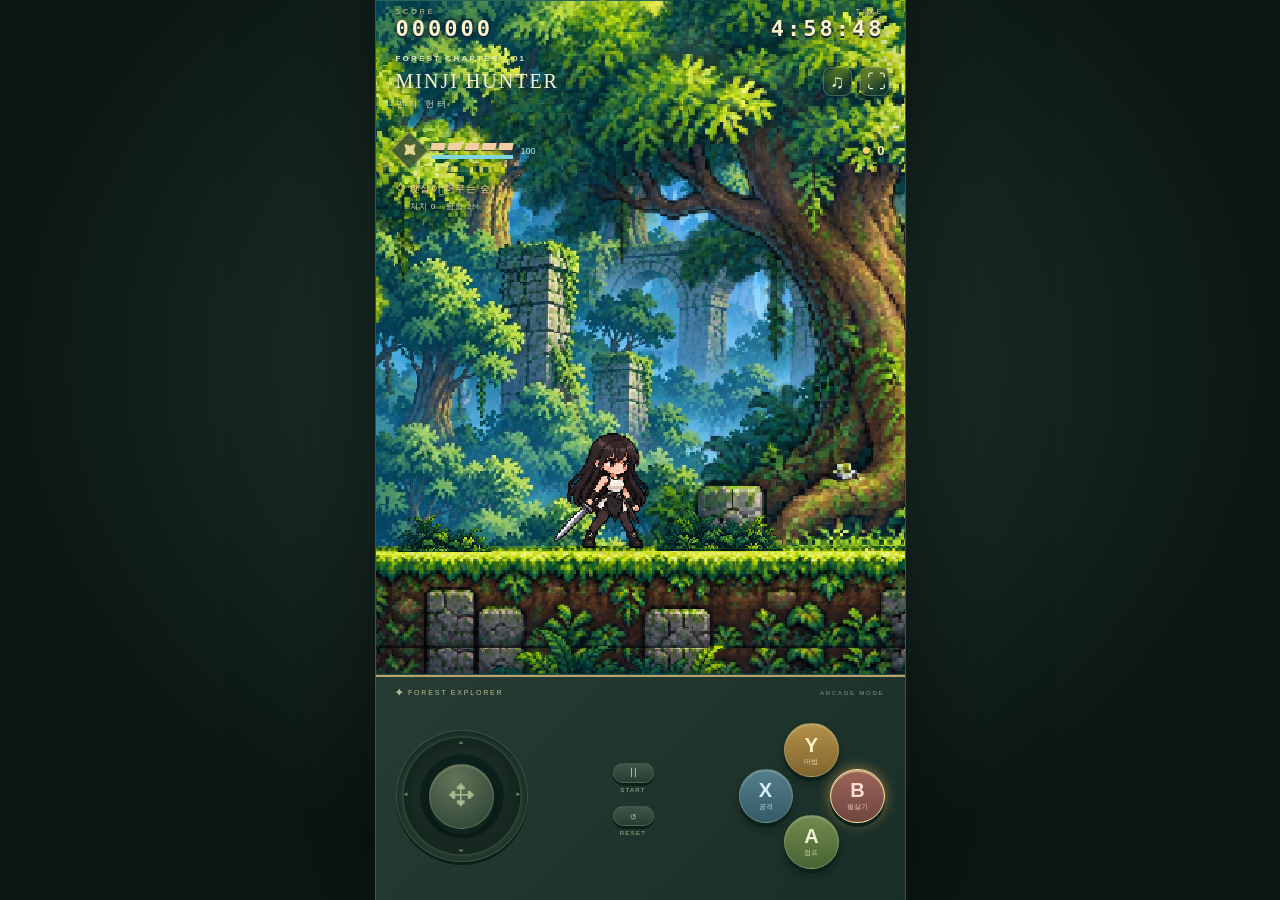
==== index.html @ e248f7b9 "Activate five minute campaign and time bonus" ====
<!doctype html>
<html lang="ko">
<head><meta charset="UTF-8"><meta name="viewport" content="width=device-width, initial-scale=1, maximum-scale=1, viewport-fit=cover"><meta name="theme-color" content="#142821"><meta name="mobile-web-app-capable" content="yes"><meta name="apple-mobile-web-app-capable" content="yes"><meta name="description" content="민지 헌터 — 픽셀 숲을 탐험하는 세로형 액션 플랫포머"><title>MINJI HUNTER · 숲의 첫걸음</title><link rel="icon" href="data:image/svg+xml,<svg xmlns=%22http://www.w3.org/2000/svg%22 viewBox=%220 0 32 32%22><text y=%2226%22 font-size=%2227%22>🌿</text></svg>">  <script type="module" crossorigin src="./assets/index-YPCAVyEb.js"></script>
  <link rel="modulepreload" crossorigin href="./assets/phaser-DFK5Ua9d.js">
  <link rel="stylesheet" crossorigin href="./assets/index-D4NGebxz.css">
</head>
<body>
<main id="console" aria-label="민지 헌터 게임">
 <section id="screen" aria-label="게임 화면">
  <div id="game"></div>
  <div class="score-display" aria-label="스코어"><small>SCORE</small><b id="score-number">000000</b></div>
  <div class="time-display" aria-label="남은 시간"><small>TIME</small><b id="time-number">5:00:00</b></div>
  <header class="hud"><div class="brand"><span class="eyebrow">FOREST CHAPTER / 01</span><h1>MINJI HUNTER<span>민지 헌터</span></h1></div><button id="sound" aria-label="음악·효과음 끄기" title="음악·효과음">♫</button><button id="fullscreen" aria-label="전체 화면" title="전체 화면">⛶</button></header>
  <div class="status"><span class="portrait">✦</span><div><div class="health"><i></i><i></i><i></i><i></i><i></i></div><div class="mana-track"><div id="mana"></div></div></div><span id="mana-number">100</span></div>
  <div class="wallet" aria-label="획득 동전"><span aria-hidden="true">●</span><b id="coin-count">0</b></div>
  <div class="location"><span>✧</span> <span id="stage-name">햇살이 머무는 숲</span> <small>자유 탐험</small></div>
  <div id="loading"><span>✦</span><h2>숲으로 가는 중</h2><div><i id="load-progress"></i></div><p>나뭇잎 사이로, 새로운 모험.</p></div>
  <div id="pause" hidden><span class="eyebrow">TAKE A BREATH</span><h2>잠시 쉬어가기</h2><p>START를 누르면 모험이 이어집니다.</p><button id="resume">계속하기 ▷</button></div>
 </section>
 <section id="controls" aria-label="게임 컨트롤러">
  <div class="controller-top"><span>✦ FOREST EXPLORER</span><span id="connection">ARCADE MODE</span></div>
  <div class="control-row">
   <div id="joystick" role="group" aria-label="이동 조이패드"><span class="direction up">▴</span><span class="direction left">◂</span><span class="direction right">▸</span><span class="direction down">▾</span><div id="stick"><span>✥</span></div></div>
   <div class="system-buttons"><button id="start"><i>▷</i><span>START</span></button><button id="reset"><i>↺</i><span>RESET</span></button></div>
   <div class="action-buttons"><button id="btn-y" class="action y" data-action="magic" aria-label="Y 마법"><b>Y</b><small>마법</small></button><button id="btn-x" class="action x" data-action="attack" aria-label="X 검 공격"><b>X</b><small>공격</small></button><button id="btn-b" class="action b" data-action="ultimate" aria-label="B 메테오 필살기"><b>B</b><small>필살기</small></button><button id="btn-a" class="action a" data-action="jump" aria-label="A 점프"><b>A</b><small>점프</small></button></div>
  </div>
 </section>
 <section id="results" hidden aria-label="최종 기록과 공유 랭킹">
  <small>MINJI HUNTER / FINAL SCORE</small><h2 id="result-title">GAME OVER</h2><strong id="final-score">000000</strong>
  <p id="score-breakdown"></p><p id="own-result"></p><p id="rank-status" role="status"></p>
  <form id="rank-form" hidden><label for="rank-name">랭킹에 남길 이름</label><div><input id="rank-name" maxlength="12" autocomplete="nickname" placeholder="이름 (최대 12자)" required><button type="submit">등록</button></div></form>
  <h3>WORLD RANKING <span>TOP 20</span></h3><ol id="rank-list"></ol>
  <button id="rank-retry" hidden>랭킹 다시 연결</button><button id="result-restart">다시 도전 ↻</button>
 </section>
</main>
</body></html>
---- assets/index-D4NGebxz.css ----
:root{font-family:Inter,Segoe UI,Malgun Gothic,sans-serif;color:#eff6dc;background:#0b1715;font-synthesis:none;color-scheme:dark}*{box-sizing:border-box;-webkit-tap-highlight-color:transparent}html,body{margin:0;width:100%;height:100%;overflow:hidden;overscroll-behavior:none}body{display:flex;justify-content:center;align-items:center;background:radial-gradient(ellipse at 50% 40%,#253c32,#0b1715 70%)}button{font:inherit;cursor:pointer;touch-action:none;user-select:none;-webkit-user-select:none}button:focus-visible{outline:2px solid #e8cf91;outline-offset:3px}#console{height:100dvh;width:min(100vw,59dvh);max-width:560px;display:grid;grid-template-rows:75% 25%;box-shadow:0 0 100px #0008;overflow:hidden;position:relative}#screen{position:relative;overflow:hidden;background:#295e55;touch-action:none;-webkit-user-select:none;user-select:none}#game,#game canvas{width:100%;height:100%;display:block;image-rendering:pixelated}#game{position:absolute;inset:0}.hud{position:absolute;top:max(18px,env(safe-area-inset-top));left:20px;right:16px;display:flex;align-items:center;gap:8px;pointer-events:none}.brand{flex:1}.eyebrow{font-size:8px;font-weight:700;letter-spacing:2.2px;color:#e1eac1}h1{font-family:Georgia,serif;font-weight:500;letter-spacing:2px;font-size:20px;margin:5px 0;text-shadow:0 2px 5px #102a29}h1 span{display:block;font-family:inherit;font-size:9px;letter-spacing:3px;margin-top:5px;color:#dce4c6}.hud button{pointer-events:auto;width:29px;height:29px;border:1px solid #c4d7b34d;background:#132b2b70;border-radius:8px;color:#eff7db;font-size:19px;-webkit-backdrop-filter:blur(5px);backdrop-filter:blur(5px)}.status{position:absolute;top:110px;left:20px;display:flex;align-items:center;gap:8px}.portrait{height:27px;width:27px;display:grid;place-items:center;color:#e6d793;border:1px solid #e4cc8477;transform:rotate(45deg);background:#203c35bd}.health{display:flex;gap:3px;margin-bottom:5px}.health i{width:14px;height:7px;background:#f1cfa0;box-shadow:0 1px #4c4635;transform:skew(-12deg)}.mana-track{width:82px;background:#122f3cb3;height:4px}.mana-track div{width:100%;height:100%;background:#80d5dd;transition:width .15s}#mana-number{font-size:9px;color:#c3eef0}.location{position:absolute;top:161px;left:20px;font-size:10px;letter-spacing:.6px;text-shadow:0 1px 3px #000}.location>span{color:#ffe7a4}.location small{display:block;margin:5px 0 0 14px;font-size:8px;color:#cbdbc4;letter-spacing:1px}#loading,#pause{position:absolute;inset:0;display:flex;flex-direction:column;align-items:center;justify-content:center;text-align:center;z-index:8;background:#102d29ed;-webkit-backdrop-filter:blur(6px);backdrop-filter:blur(6px)}#pause[hidden],#loading[hidden]{display:none}#loading>span{font-size:40px;color:#d4c78b}#loading h2,#pause h2{font-family:Georgia,Malgun Gothic,serif;font-size:23px;letter-spacing:3px;font-weight:500}#loading p,#pause p{font-size:11px;color:#acbdab}#loading>div{width:140px;height:3px;background:#536359}#load-progress{display:block;width:0;height:100%;background:#ddcf8e}#resume{margin-top:20px;background:#e6d9ad;color:#19392e;border:0;padding:12px 26px;border-radius:6px;font-size:12px}#controls{position:relative;padding:10px 20px max(7px,env(safe-area-inset-bottom));background:linear-gradient(135deg,#273c33,#182e28);border-top:2px solid #baa36a;box-shadow:0 -5px 20px #071b2e55;touch-action:none;-webkit-user-select:none;user-select:none;display:flex;flex-direction:column;justify-content:space-between}.controller-top{display:flex;justify-content:space-between;color:#b8bd97;font-size:7px;letter-spacing:1.8px;line-height:12px}.controller-top span:last-child{color:#819c87;font-size:6px}.control-row{display:flex;align-items:center;justify-content:space-between;flex:1;gap:7px;min-height:0}#joystick{height:min(132px,17dvh);width:min(132px,17dvh);flex-shrink:0;position:relative;border-radius:50%;background:radial-gradient(circle,#0c201c 45%,#1a2c25 46%,#14271f 63%,#6e795649 64%,#253a2e 66%);border:1px solid #74816050;box-shadow:inset 0 3px 7px #071d21aa,0 3px #0c2018;touch-action:none}.direction{position:absolute;color:#718669;font-size:12px;pointer-events:none}.direction.up{left:calc(50% - 4px);top:4px}.direction.down{left:calc(50% - 4px);bottom:4px}.direction.left{left:6px;top:calc(50% - 9px)}.direction.right{right:6px;top:calc(50% - 9px)}#stick{position:absolute;left:25%;top:25%;width:50%;height:50%;border-radius:50%;background:radial-gradient(circle at 40% 25%,#637457,#3c5140 65%,#2c4033);border:1px solid #93a17b60;box-shadow:0 6px #0d241b,0 8px 12px #0007,inset 0 2px #a9b39438;display:grid;place-items:center;color:#a9b98e;font-size:25px;will-change:transform;pointer-events:none}.system-buttons{align-self:center;display:flex;flex-direction:column;gap:13px;padding-top:6px}.system-buttons button{padding:0;background:none;border:0;color:#a9ba99;display:flex;flex-direction:column;align-items:center;gap:4px}.system-buttons i{font-style:normal;font-size:13px;background:linear-gradient(#405448,#293d32);border:1px solid #74816560;box-shadow:0 3px #0c2019;border-radius:15px;width:41px;height:20px;line-height:17px}.system-buttons span{font-size:6px;letter-spacing:1.3px}.action-buttons{width:min(146px,18.7dvh);height:min(146px,18.7dvh);position:relative;flex-shrink:0}.action{position:absolute;width:37%;height:37%;border-radius:50%;display:flex;align-items:center;justify-content:center;flex-direction:column;gap:0;box-shadow:0 4px #0b211a,0 7px 10px #0004,inset 0 2px #ffffff20;border:1px solid #d7d5b345;color:#eef2ce}.action b{font-size:20px;line-height:23px}.action small{font-size:7px;opacity:.8;line-height:10px}.action.y{top:0;left:31.5%;background:linear-gradient(#b39149,#80652f);color:#fff0bc}.action.x{top:31.5%;left:0;background:linear-gradient(#547e8a,#355a68);color:#d4f2f9}.action.b{top:31.5%;right:0;background:linear-gradient(#9c6559,#70463f);color:#ffe0d3}.action.a{bottom:0;left:31.5%;background:linear-gradient(#718a4e,#486433);color:#ecf6d1}.action.pressed,.system-buttons button:active i{filter:brightness(1.25);box-shadow:0 1px #0b211a;transform:translateY(3px)}@media(max-width:360px){#controls{padding-left:12px;padding-right:12px}.hud{left:15px}h1{font-size:18px}.control-row{gap:3px}#joystick{width:110px;height:110px}.action-buttons{width:130px;height:130px}}@media(min-width:650px){#console{border-left:1px solid #455640;border-right:1px solid #455640}}@media(max-height:600px){.controller-top,#controls{padding-top:4px;padding-bottom:4px}.action b{font-size:16px;line-height:18px}.action small{font-size:6px}#joystick{width:17dvh;height:17dvh}.action-buttons{width:21dvh;height:21dvh}.system-buttons{gap:7px}.location{top:140px}.status{top:99px}}.wallet{position:absolute;top:114px;right:20px;display:flex;align-items:center;gap:6px;color:#fff0ad;font-size:13px;text-shadow:0 2px 2px #152f26;pointer-events:none}.wallet>span{color:#ffd46c;font-size:16px}.wallet b{font-variant-numeric:tabular-nums;font-weight:600}@media(max-width:650px),(hover:none)and (pointer:coarse){#console{width:100%;max-width:none;border-left:0;border-right:0}#controls{padding-left:max(12px,env(safe-area-inset-left));padding-right:max(12px,env(safe-area-inset-right))}}.score-display,.time-display{position:absolute;top:max(8px,env(safe-area-inset-top));display:flex;flex-direction:column;gap:1px;pointer-events:none;text-shadow:0 2px 0 #11283c,0 0 8px #07131e}.score-display{left:max(20px,env(safe-area-inset-left));align-items:flex-start}.time-display{right:max(20px,env(safe-area-inset-right));align-items:flex-end}.score-display small,.time-display small{font-size:7px;letter-spacing:3px;color:#e4cf8c}.score-display b,.time-display b{font:700 22px monospace;letter-spacing:3px;color:#fff4cd;font-variant-numeric:tabular-nums}.hud{top:max(47px,calc(env(safe-area-inset-top) + 39px))}.status{top:137px}.wallet{top:141px}.location{top:182px}.action.b.ready{box-shadow:0 4px #0b211a,0 0 14px #ffba5b80,inset 0 2px #fff6bd80;border-color:#ffe29d}#results{position:absolute;inset:0;z-index:30;background:linear-gradient(155deg,#101f32f5,#102a29fa);padding:max(20px,env(safe-area-inset-top)) 24px max(16px,env(safe-area-inset-bottom));display:flex;flex-direction:column;text-align:center;overflow:auto;color:#e9f2db}#results[hidden],#rank-form[hidden],#rank-retry[hidden]{display:none}#results>small{font-size:8px;letter-spacing:2px;color:#b7c5a7}#results h2{font:20px Georgia,serif;letter-spacing:2px;margin:12px 0 5px}#final-score{font:32px monospace;color:#ffe4a4;letter-spacing:3px}#own-result{font-size:12px;color:#d9e8d5;margin:8px 0}#rank-status{font-size:11px;line-height:1.6;min-height:18px;color:#b3cabc;margin:0 0 10px}#rank-form{margin:2px 0 12px}#rank-form label{display:block;text-align:left;font-size:10px;margin-bottom:5px}#rank-form>div{display:flex;gap:7px}#rank-name{min-width:0;flex:1;background:#0d1925;border:1px solid #6d8979;border-radius:5px;color:#fff4cf;padding:9px;font:16px sans-serif}#results button{border:1px solid #91a082;border-radius:5px;background:#314b3a;color:#eff4de;padding:10px 14px;font-size:12px}#results button:disabled{opacity:.5}#results h3{display:flex;justify-content:space-between;margin:8px 0;font-size:10px;letter-spacing:1.5px}#results h3 span{color:#dcca8d}#rank-list{list-style:none;margin:0 0 14px;padding:0;overflow-y:auto;min-height:80px;flex:1;overscroll-behavior:contain;touch-action:pan-y;border-top:1px solid #69807644}#rank-list li{display:grid;grid-template-columns:28px 1fr auto;gap:8px;padding:9px 7px;border-bottom:1px solid #69807633;text-align:left;font-size:12px}#rank-list li>span:first-child{color:#9bb5a1;font:11px monospace}#rank-list li>b{font:12px monospace;color:#edd8a4}#rank-list li.own{background:#51683e77}#rank-retry{margin-bottom:8px}#result-restart{flex-shrink:0}.time-display.urgent b{color:#ff9989}#score-breakdown{font-size:11px;line-height:1.6;color:#e5cf95;margin:6px 0}#score-breakdown span{display:block}
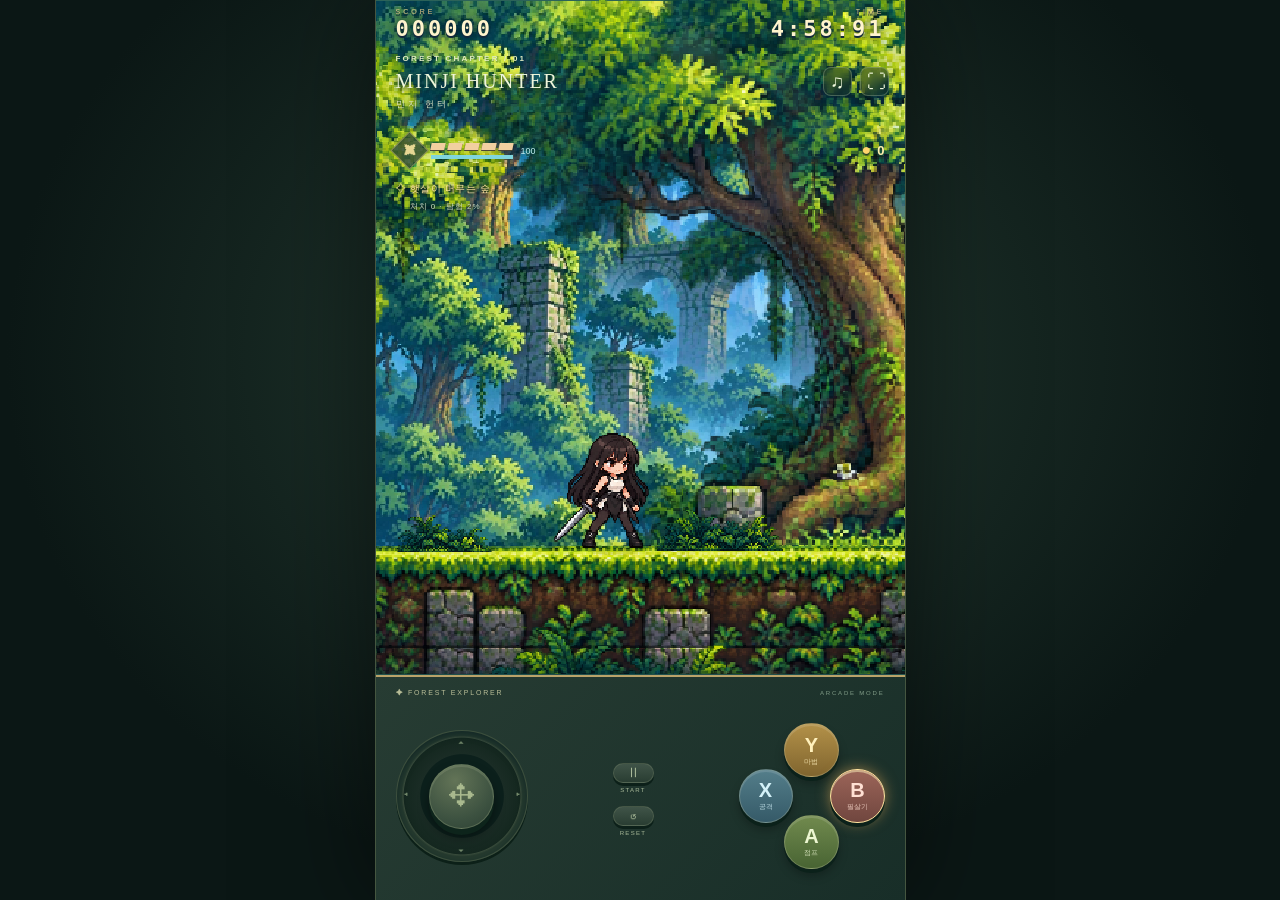
==== commit 171dfe6c: "Deploy magic fix, balanced scores, and leaderboard page" ====
--- a/index.html
+++ b/index.html
@@ -1,8 +1,9 @@
 <!doctype html>
 <html lang="ko">
-<head><meta charset="UTF-8"><meta name="viewport" content="width=device-width, initial-scale=1, maximum-scale=1, viewport-fit=cover"><meta name="theme-color" content="#142821"><meta name="mobile-web-app-capable" content="yes"><meta name="apple-mobile-web-app-capable" content="yes"><meta name="description" content="민지 헌터 — 픽셀 숲을 탐험하는 세로형 액션 플랫포머"><title>MINJI HUNTER · 숲의 첫걸음</title><link rel="icon" href="data:image/svg+xml,<svg xmlns=%22http://www.w3.org/2000/svg%22 viewBox=%220 0 32 32%22><text y=%2226%22 font-size=%2227%22>🌿</text></svg>">  <script type="module" crossorigin src="./assets/index-YPCAVyEb.js"></script>
+<head><meta charset="UTF-8"><meta name="viewport" content="width=device-width, initial-scale=1, maximum-scale=1, viewport-fit=cover"><meta name="theme-color" content="#142821"><meta name="mobile-web-app-capable" content="yes"><meta name="apple-mobile-web-app-capable" content="yes"><meta name="description" content="민지 헌터 — 픽셀 숲을 탐험하는 세로형 액션 플랫포머"><title>MINJI HUNTER · 숲의 첫걸음</title><link rel="icon" href="data:image/svg+xml,<svg xmlns=%22http://www.w3.org/2000/svg%22 viewBox=%220 0 32 32%22><text y=%2226%22 font-size=%2227%22>🌿</text></svg>">  <script type="module" crossorigin src="./assets/game-C_ZvOFob.js"></script>
+  <link rel="modulepreload" crossorigin href="./assets/ranking-api-0A7AwmZU.js">
   <link rel="modulepreload" crossorigin href="./assets/phaser-DFK5Ua9d.js">
-  <link rel="stylesheet" crossorigin href="./assets/index-D4NGebxz.css">
+  <link rel="stylesheet" crossorigin href="./assets/game-D4NGebxz.css">
 </head>
 <body>
 <main id="console" aria-label="민지 헌터 게임">
--- a/assets/game-D4NGebxz.css
+++ b/assets/game-D4NGebxz.css
@@ -0,0 +1 @@
+:root{font-family:Inter,Segoe UI,Malgun Gothic,sans-serif;color:#eff6dc;background:#0b1715;font-synthesis:none;color-scheme:dark}*{box-sizing:border-box;-webkit-tap-highlight-color:transparent}html,body{margin:0;width:100%;height:100%;overflow:hidden;overscroll-behavior:none}body{display:flex;justify-content:center;align-items:center;background:radial-gradient(ellipse at 50% 40%,#253c32,#0b1715 70%)}button{font:inherit;cursor:pointer;touch-action:none;user-select:none;-webkit-user-select:none}button:focus-visible{outline:2px solid #e8cf91;outline-offset:3px}#console{height:100dvh;width:min(100vw,59dvh);max-width:560px;display:grid;grid-template-rows:75% 25%;box-shadow:0 0 100px #0008;overflow:hidden;position:relative}#screen{position:relative;overflow:hidden;background:#295e55;touch-action:none;-webkit-user-select:none;user-select:none}#game,#game canvas{width:100%;height:100%;display:block;image-rendering:pixelated}#game{position:absolute;inset:0}.hud{position:absolute;top:max(18px,env(safe-area-inset-top));left:20px;right:16px;display:flex;align-items:center;gap:8px;pointer-events:none}.brand{flex:1}.eyebrow{font-size:8px;font-weight:700;letter-spacing:2.2px;color:#e1eac1}h1{font-family:Georgia,serif;font-weight:500;letter-spacing:2px;font-size:20px;margin:5px 0;text-shadow:0 2px 5px #102a29}h1 span{display:block;font-family:inherit;font-size:9px;letter-spacing:3px;margin-top:5px;color:#dce4c6}.hud button{pointer-events:auto;width:29px;height:29px;border:1px solid #c4d7b34d;background:#132b2b70;border-radius:8px;color:#eff7db;font-size:19px;-webkit-backdrop-filter:blur(5px);backdrop-filter:blur(5px)}.status{position:absolute;top:110px;left:20px;display:flex;align-items:center;gap:8px}.portrait{height:27px;width:27px;display:grid;place-items:center;color:#e6d793;border:1px solid #e4cc8477;transform:rotate(45deg);background:#203c35bd}.health{display:flex;gap:3px;margin-bottom:5px}.health i{width:14px;height:7px;background:#f1cfa0;box-shadow:0 1px #4c4635;transform:skew(-12deg)}.mana-track{width:82px;background:#122f3cb3;height:4px}.mana-track div{width:100%;height:100%;background:#80d5dd;transition:width .15s}#mana-number{font-size:9px;color:#c3eef0}.location{position:absolute;top:161px;left:20px;font-size:10px;letter-spacing:.6px;text-shadow:0 1px 3px #000}.location>span{color:#ffe7a4}.location small{display:block;margin:5px 0 0 14px;font-size:8px;color:#cbdbc4;letter-spacing:1px}#loading,#pause{position:absolute;inset:0;display:flex;flex-direction:column;align-items:center;justify-content:center;text-align:center;z-index:8;background:#102d29ed;-webkit-backdrop-filter:blur(6px);backdrop-filter:blur(6px)}#pause[hidden],#loading[hidden]{display:none}#loading>span{font-size:40px;color:#d4c78b}#loading h2,#pause h2{font-family:Georgia,Malgun Gothic,serif;font-size:23px;letter-spacing:3px;font-weight:500}#loading p,#pause p{font-size:11px;color:#acbdab}#loading>div{width:140px;height:3px;background:#536359}#load-progress{display:block;width:0;height:100%;background:#ddcf8e}#resume{margin-top:20px;background:#e6d9ad;color:#19392e;border:0;padding:12px 26px;border-radius:6px;font-size:12px}#controls{position:relative;padding:10px 20px max(7px,env(safe-area-inset-bottom));background:linear-gradient(135deg,#273c33,#182e28);border-top:2px solid #baa36a;box-shadow:0 -5px 20px #071b2e55;touch-action:none;-webkit-user-select:none;user-select:none;display:flex;flex-direction:column;justify-content:space-between}.controller-top{display:flex;justify-content:space-between;color:#b8bd97;font-size:7px;letter-spacing:1.8px;line-height:12px}.controller-top span:last-child{color:#819c87;font-size:6px}.control-row{display:flex;align-items:center;justify-content:space-between;flex:1;gap:7px;min-height:0}#joystick{height:min(132px,17dvh);width:min(132px,17dvh);flex-shrink:0;position:relative;border-radius:50%;background:radial-gradient(circle,#0c201c 45%,#1a2c25 46%,#14271f 63%,#6e795649 64%,#253a2e 66%);border:1px solid #74816050;box-shadow:inset 0 3px 7px #071d21aa,0 3px #0c2018;touch-action:none}.direction{position:absolute;color:#718669;font-size:12px;pointer-events:none}.direction.up{left:calc(50% - 4px);top:4px}.direction.down{left:calc(50% - 4px);bottom:4px}.direction.left{left:6px;top:calc(50% - 9px)}.direction.right{right:6px;top:calc(50% - 9px)}#stick{position:absolute;left:25%;top:25%;width:50%;height:50%;border-radius:50%;background:radial-gradient(circle at 40% 25%,#637457,#3c5140 65%,#2c4033);border:1px solid #93a17b60;box-shadow:0 6px #0d241b,0 8px 12px #0007,inset 0 2px #a9b39438;display:grid;place-items:center;color:#a9b98e;font-size:25px;will-change:transform;pointer-events:none}.system-buttons{align-self:center;display:flex;flex-direction:column;gap:13px;padding-top:6px}.system-buttons button{padding:0;background:none;border:0;color:#a9ba99;display:flex;flex-direction:column;align-items:center;gap:4px}.system-buttons i{font-style:normal;font-size:13px;background:linear-gradient(#405448,#293d32);border:1px solid #74816560;box-shadow:0 3px #0c2019;border-radius:15px;width:41px;height:20px;line-height:17px}.system-buttons span{font-size:6px;letter-spacing:1.3px}.action-buttons{width:min(146px,18.7dvh);height:min(146px,18.7dvh);position:relative;flex-shrink:0}.action{position:absolute;width:37%;height:37%;border-radius:50%;display:flex;align-items:center;justify-content:center;flex-direction:column;gap:0;box-shadow:0 4px #0b211a,0 7px 10px #0004,inset 0 2px #ffffff20;border:1px solid #d7d5b345;color:#eef2ce}.action b{font-size:20px;line-height:23px}.action small{font-size:7px;opacity:.8;line-height:10px}.action.y{top:0;left:31.5%;background:linear-gradient(#b39149,#80652f);color:#fff0bc}.action.x{top:31.5%;left:0;background:linear-gradient(#547e8a,#355a68);color:#d4f2f9}.action.b{top:31.5%;right:0;background:linear-gradient(#9c6559,#70463f);color:#ffe0d3}.action.a{bottom:0;left:31.5%;background:linear-gradient(#718a4e,#486433);color:#ecf6d1}.action.pressed,.system-buttons button:active i{filter:brightness(1.25);box-shadow:0 1px #0b211a;transform:translateY(3px)}@media(max-width:360px){#controls{padding-left:12px;padding-right:12px}.hud{left:15px}h1{font-size:18px}.control-row{gap:3px}#joystick{width:110px;height:110px}.action-buttons{width:130px;height:130px}}@media(min-width:650px){#console{border-left:1px solid #455640;border-right:1px solid #455640}}@media(max-height:600px){.controller-top,#controls{padding-top:4px;padding-bottom:4px}.action b{font-size:16px;line-height:18px}.action small{font-size:6px}#joystick{width:17dvh;height:17dvh}.action-buttons{width:21dvh;height:21dvh}.system-buttons{gap:7px}.location{top:140px}.status{top:99px}}.wallet{position:absolute;top:114px;right:20px;display:flex;align-items:center;gap:6px;color:#fff0ad;font-size:13px;text-shadow:0 2px 2px #152f26;pointer-events:none}.wallet>span{color:#ffd46c;font-size:16px}.wallet b{font-variant-numeric:tabular-nums;font-weight:600}@media(max-width:650px),(hover:none)and (pointer:coarse){#console{width:100%;max-width:none;border-left:0;border-right:0}#controls{padding-left:max(12px,env(safe-area-inset-left));padding-right:max(12px,env(safe-area-inset-right))}}.score-display,.time-display{position:absolute;top:max(8px,env(safe-area-inset-top));display:flex;flex-direction:column;gap:1px;pointer-events:none;text-shadow:0 2px 0 #11283c,0 0 8px #07131e}.score-display{left:max(20px,env(safe-area-inset-left));align-items:flex-start}.time-display{right:max(20px,env(safe-area-inset-right));align-items:flex-end}.score-display small,.time-display small{font-size:7px;letter-spacing:3px;color:#e4cf8c}.score-display b,.time-display b{font:700 22px monospace;letter-spacing:3px;color:#fff4cd;font-variant-numeric:tabular-nums}.hud{top:max(47px,calc(env(safe-area-inset-top) + 39px))}.status{top:137px}.wallet{top:141px}.location{top:182px}.action.b.ready{box-shadow:0 4px #0b211a,0 0 14px #ffba5b80,inset 0 2px #fff6bd80;border-color:#ffe29d}#results{position:absolute;inset:0;z-index:30;background:linear-gradient(155deg,#101f32f5,#102a29fa);padding:max(20px,env(safe-area-inset-top)) 24px max(16px,env(safe-area-inset-bottom));display:flex;flex-direction:column;text-align:center;overflow:auto;color:#e9f2db}#results[hidden],#rank-form[hidden],#rank-retry[hidden]{display:none}#results>small{font-size:8px;letter-spacing:2px;color:#b7c5a7}#results h2{font:20px Georgia,serif;letter-spacing:2px;margin:12px 0 5px}#final-score{font:32px monospace;color:#ffe4a4;letter-spacing:3px}#own-result{font-size:12px;color:#d9e8d5;margin:8px 0}#rank-status{font-size:11px;line-height:1.6;min-height:18px;color:#b3cabc;margin:0 0 10px}#rank-form{margin:2px 0 12px}#rank-form label{display:block;text-align:left;font-size:10px;margin-bottom:5px}#rank-form>div{display:flex;gap:7px}#rank-name{min-width:0;flex:1;background:#0d1925;border:1px solid #6d8979;border-radius:5px;color:#fff4cf;padding:9px;font:16px sans-serif}#results button{border:1px solid #91a082;border-radius:5px;background:#314b3a;color:#eff4de;padding:10px 14px;font-size:12px}#results button:disabled{opacity:.5}#results h3{display:flex;justify-content:space-between;margin:8px 0;font-size:10px;letter-spacing:1.5px}#results h3 span{color:#dcca8d}#rank-list{list-style:none;margin:0 0 14px;padding:0;overflow-y:auto;min-height:80px;flex:1;overscroll-behavior:contain;touch-action:pan-y;border-top:1px solid #69807644}#rank-list li{display:grid;grid-template-columns:28px 1fr auto;gap:8px;padding:9px 7px;border-bottom:1px solid #69807633;text-align:left;font-size:12px}#rank-list li>span:first-child{color:#9bb5a1;font:11px monospace}#rank-list li>b{font:12px monospace;color:#edd8a4}#rank-list li.own{background:#51683e77}#rank-retry{margin-bottom:8px}#result-restart{flex-shrink:0}.time-display.urgent b{color:#ff9989}#score-breakdown{font-size:11px;line-height:1.6;color:#e5cf95;margin:6px 0}#score-breakdown span{display:block}
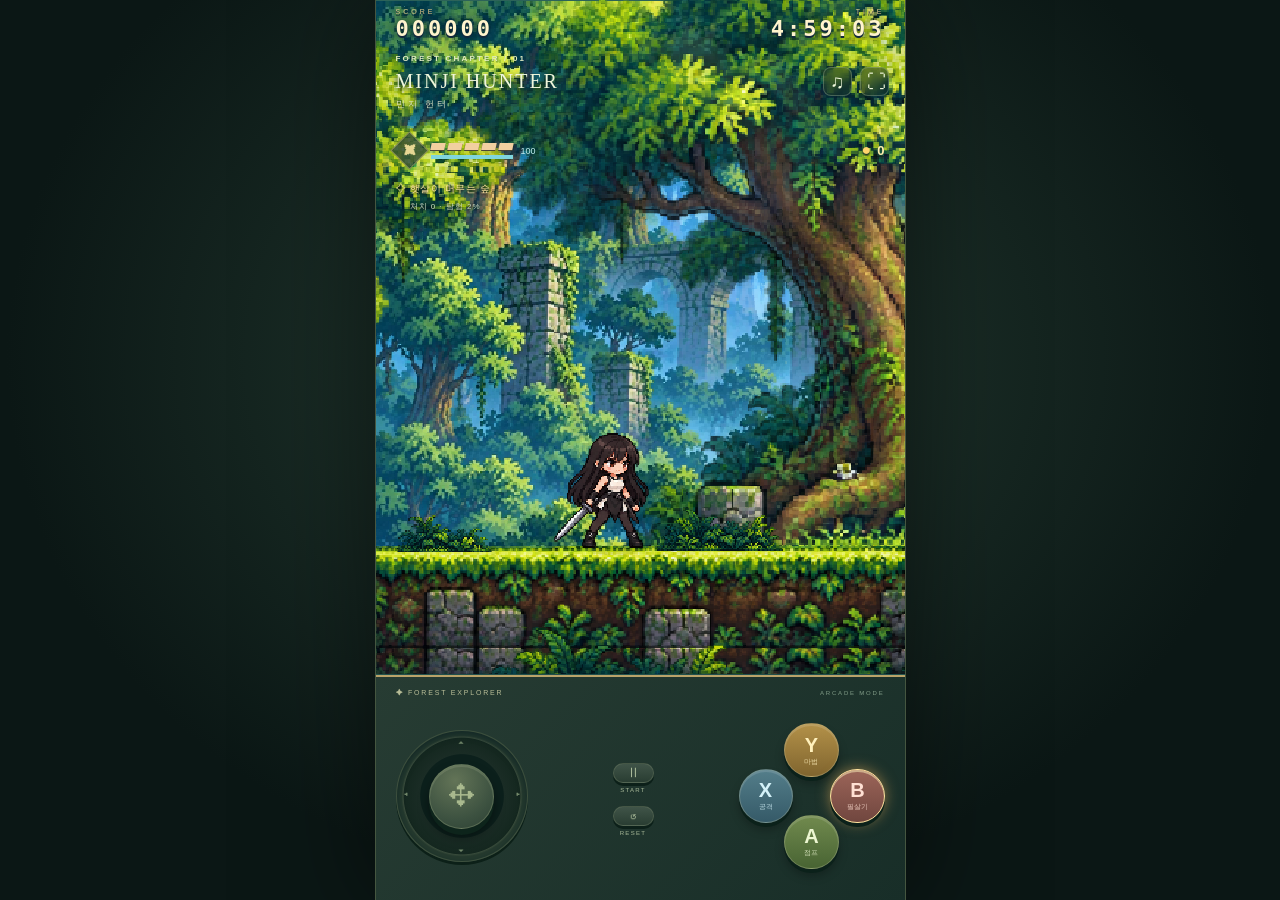
==== commit 439ed65d: "Deploy independent stage timers and piercing spells" ====
--- a/index.html
+++ b/index.html
@@ -1,6 +1,6 @@
 <!doctype html>
 <html lang="ko">
-<head><meta charset="UTF-8"><meta name="viewport" content="width=device-width, initial-scale=1, maximum-scale=1, viewport-fit=cover"><meta name="theme-color" content="#142821"><meta name="mobile-web-app-capable" content="yes"><meta name="apple-mobile-web-app-capable" content="yes"><meta name="description" content="민지 헌터 — 픽셀 숲을 탐험하는 세로형 액션 플랫포머"><title>MINJI HUNTER · 숲의 첫걸음</title><link rel="icon" href="data:image/svg+xml,<svg xmlns=%22http://www.w3.org/2000/svg%22 viewBox=%220 0 32 32%22><text y=%2226%22 font-size=%2227%22>🌿</text></svg>">  <script type="module" crossorigin src="./assets/game-C_ZvOFob.js"></script>
+<head><meta charset="UTF-8"><meta name="viewport" content="width=device-width, initial-scale=1, maximum-scale=1, viewport-fit=cover"><meta name="theme-color" content="#142821"><meta name="mobile-web-app-capable" content="yes"><meta name="apple-mobile-web-app-capable" content="yes"><meta name="description" content="민지 헌터 — 픽셀 숲을 탐험하는 세로형 액션 플랫포머"><title>MINJI HUNTER · 숲의 첫걸음</title><link rel="icon" href="data:image/svg+xml,<svg xmlns=%22http://www.w3.org/2000/svg%22 viewBox=%220 0 32 32%22><text y=%2226%22 font-size=%2227%22>🌿</text></svg>">  <script type="module" crossorigin src="./assets/game-BVIvh7Hm.js"></script>
   <link rel="modulepreload" crossorigin href="./assets/ranking-api-0A7AwmZU.js">
   <link rel="modulepreload" crossorigin href="./assets/phaser-DFK5Ua9d.js">
   <link rel="stylesheet" crossorigin href="./assets/game-D4NGebxz.css">
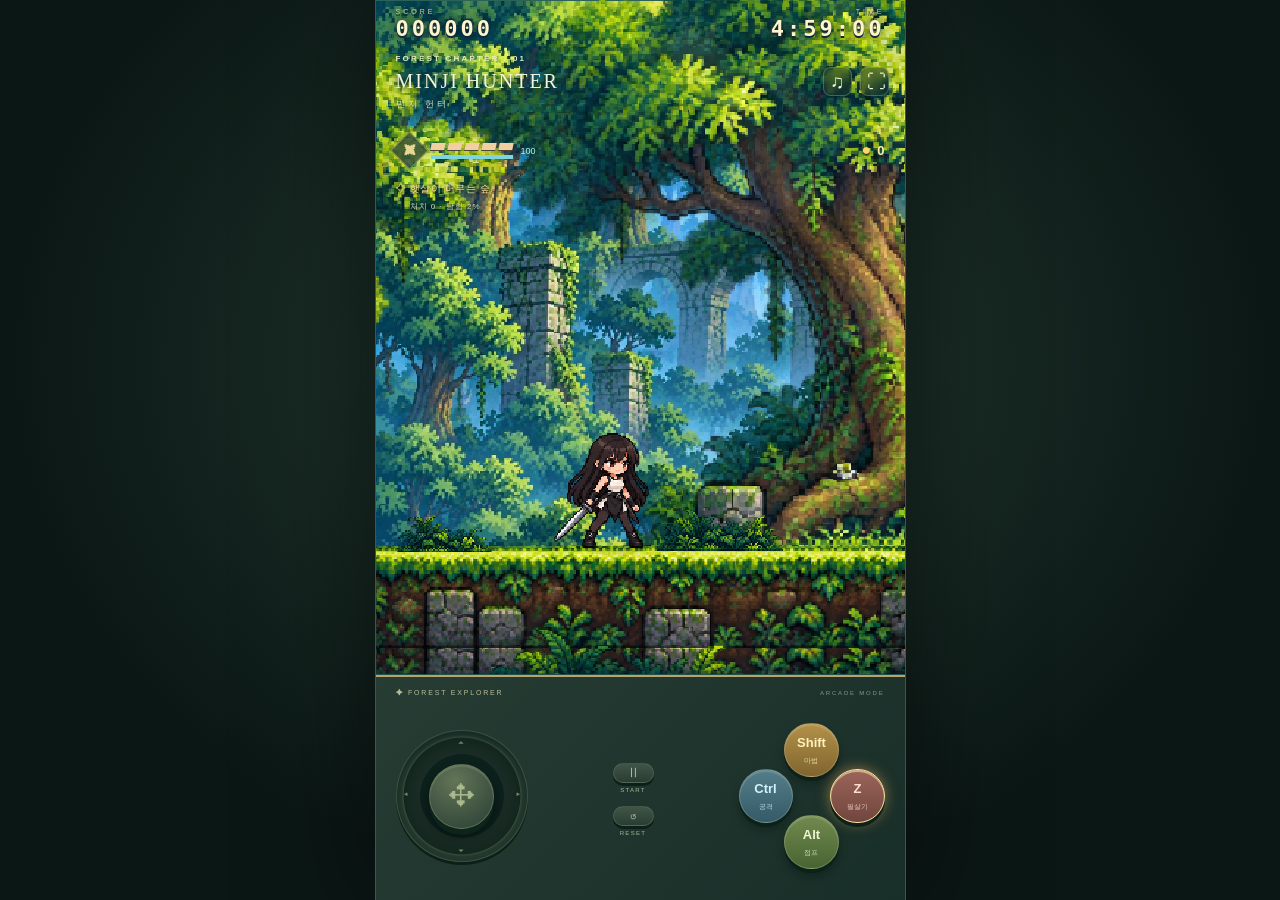
==== commit 7c8aa500: "Add Maple-style PC keyboard shortcuts Add Ctrl (attack), Alt (jump), Shift (magic) and Z (ultimate) " ====
--- a/index.html
+++ b/index.html
@@ -23,7 +23,7 @@
   <div class="control-row">
    <div id="joystick" role="group" aria-label="이동 조이패드"><span class="direction up">▴</span><span class="direction left">◂</span><span class="direction right">▸</span><span class="direction down">▾</span><div id="stick"><span>✥</span></div></div>
    <div class="system-buttons"><button id="start"><i>▷</i><span>START</span></button><button id="reset"><i>↺</i><span>RESET</span></button></div>
-   <div class="action-buttons"><button id="btn-y" class="action y" data-action="magic" aria-label="Y 마법"><b>Y</b><small>마법</small></button><button id="btn-x" class="action x" data-action="attack" aria-label="X 검 공격"><b>X</b><small>공격</small></button><button id="btn-b" class="action b" data-action="ultimate" aria-label="B 메테오 필살기"><b>B</b><small>필살기</small></button><button id="btn-a" class="action a" data-action="jump" aria-label="A 점프"><b>A</b><small>점프</small></button></div>
+   <div class="action-buttons"><button id="btn-y" class="action y" data-action="magic" aria-label="Y 마법"><b data-pc="Shift">Y</b><small>마법</small></button><button id="btn-x" class="action x" data-action="attack" aria-label="X 검 공격"><b data-pc="Ctrl">X</b><small>공격</small></button><button id="btn-b" class="action b" data-action="ultimate" aria-label="B 메테오 필살기"><b data-pc="Z">B</b><small>필살기</small></button><button id="btn-a" class="action a" data-action="jump" aria-label="A 점프"><b data-pc="Alt">A</b><small>점프</small></button></div>
   </div>
  </section>
  <section id="results" hidden aria-label="최종 기록과 공유 랭킹">
--- a/assets/game-D4NGebxz.css
+++ b/assets/game-D4NGebxz.css
@@ -1 +1,2 @@
 :root{font-family:Inter,Segoe UI,Malgun Gothic,sans-serif;color:#eff6dc;background:#0b1715;font-synthesis:none;color-scheme:dark}*{box-sizing:border-box;-webkit-tap-highlight-color:transparent}html,body{margin:0;width:100%;height:100%;overflow:hidden;overscroll-behavior:none}body{display:flex;justify-content:center;align-items:center;background:radial-gradient(ellipse at 50% 40%,#253c32,#0b1715 70%)}button{font:inherit;cursor:pointer;touch-action:none;user-select:none;-webkit-user-select:none}button:focus-visible{outline:2px solid #e8cf91;outline-offset:3px}#console{height:100dvh;width:min(100vw,59dvh);max-width:560px;display:grid;grid-template-rows:75% 25%;box-shadow:0 0 100px #0008;overflow:hidden;position:relative}#screen{position:relative;overflow:hidden;background:#295e55;touch-action:none;-webkit-user-select:none;user-select:none}#game,#game canvas{width:100%;height:100%;display:block;image-rendering:pixelated}#game{position:absolute;inset:0}.hud{position:absolute;top:max(18px,env(safe-area-inset-top));left:20px;right:16px;display:flex;align-items:center;gap:8px;pointer-events:none}.brand{flex:1}.eyebrow{font-size:8px;font-weight:700;letter-spacing:2.2px;color:#e1eac1}h1{font-family:Georgia,serif;font-weight:500;letter-spacing:2px;font-size:20px;margin:5px 0;text-shadow:0 2px 5px #102a29}h1 span{display:block;font-family:inherit;font-size:9px;letter-spacing:3px;margin-top:5px;color:#dce4c6}.hud button{pointer-events:auto;width:29px;height:29px;border:1px solid #c4d7b34d;background:#132b2b70;border-radius:8px;color:#eff7db;font-size:19px;-webkit-backdrop-filter:blur(5px);backdrop-filter:blur(5px)}.status{position:absolute;top:110px;left:20px;display:flex;align-items:center;gap:8px}.portrait{height:27px;width:27px;display:grid;place-items:center;color:#e6d793;border:1px solid #e4cc8477;transform:rotate(45deg);background:#203c35bd}.health{display:flex;gap:3px;margin-bottom:5px}.health i{width:14px;height:7px;background:#f1cfa0;box-shadow:0 1px #4c4635;transform:skew(-12deg)}.mana-track{width:82px;background:#122f3cb3;height:4px}.mana-track div{width:100%;height:100%;background:#80d5dd;transition:width .15s}#mana-number{font-size:9px;color:#c3eef0}.location{position:absolute;top:161px;left:20px;font-size:10px;letter-spacing:.6px;text-shadow:0 1px 3px #000}.location>span{color:#ffe7a4}.location small{display:block;margin:5px 0 0 14px;font-size:8px;color:#cbdbc4;letter-spacing:1px}#loading,#pause{position:absolute;inset:0;display:flex;flex-direction:column;align-items:center;justify-content:center;text-align:center;z-index:8;background:#102d29ed;-webkit-backdrop-filter:blur(6px);backdrop-filter:blur(6px)}#pause[hidden],#loading[hidden]{display:none}#loading>span{font-size:40px;color:#d4c78b}#loading h2,#pause h2{font-family:Georgia,Malgun Gothic,serif;font-size:23px;letter-spacing:3px;font-weight:500}#loading p,#pause p{font-size:11px;color:#acbdab}#loading>div{width:140px;height:3px;background:#536359}#load-progress{display:block;width:0;height:100%;background:#ddcf8e}#resume{margin-top:20px;background:#e6d9ad;color:#19392e;border:0;padding:12px 26px;border-radius:6px;font-size:12px}#controls{position:relative;padding:10px 20px max(7px,env(safe-area-inset-bottom));background:linear-gradient(135deg,#273c33,#182e28);border-top:2px solid #baa36a;box-shadow:0 -5px 20px #071b2e55;touch-action:none;-webkit-user-select:none;user-select:none;display:flex;flex-direction:column;justify-content:space-between}.controller-top{display:flex;justify-content:space-between;color:#b8bd97;font-size:7px;letter-spacing:1.8px;line-height:12px}.controller-top span:last-child{color:#819c87;font-size:6px}.control-row{display:flex;align-items:center;justify-content:space-between;flex:1;gap:7px;min-height:0}#joystick{height:min(132px,17dvh);width:min(132px,17dvh);flex-shrink:0;position:relative;border-radius:50%;background:radial-gradient(circle,#0c201c 45%,#1a2c25 46%,#14271f 63%,#6e795649 64%,#253a2e 66%);border:1px solid #74816050;box-shadow:inset 0 3px 7px #071d21aa,0 3px #0c2018;touch-action:none}.direction{position:absolute;color:#718669;font-size:12px;pointer-events:none}.direction.up{left:calc(50% - 4px);top:4px}.direction.down{left:calc(50% - 4px);bottom:4px}.direction.left{left:6px;top:calc(50% - 9px)}.direction.right{right:6px;top:calc(50% - 9px)}#stick{position:absolute;left:25%;top:25%;width:50%;height:50%;border-radius:50%;background:radial-gradient(circle at 40% 25%,#637457,#3c5140 65%,#2c4033);border:1px solid #93a17b60;box-shadow:0 6px #0d241b,0 8px 12px #0007,inset 0 2px #a9b39438;display:grid;place-items:center;color:#a9b98e;font-size:25px;will-change:transform;pointer-events:none}.system-buttons{align-self:center;display:flex;flex-direction:column;gap:13px;padding-top:6px}.system-buttons button{padding:0;background:none;border:0;color:#a9ba99;display:flex;flex-direction:column;align-items:center;gap:4px}.system-buttons i{font-style:normal;font-size:13px;background:linear-gradient(#405448,#293d32);border:1px solid #74816560;box-shadow:0 3px #0c2019;border-radius:15px;width:41px;height:20px;line-height:17px}.system-buttons span{font-size:6px;letter-spacing:1.3px}.action-buttons{width:min(146px,18.7dvh);height:min(146px,18.7dvh);position:relative;flex-shrink:0}.action{position:absolute;width:37%;height:37%;border-radius:50%;display:flex;align-items:center;justify-content:center;flex-direction:column;gap:0;box-shadow:0 4px #0b211a,0 7px 10px #0004,inset 0 2px #ffffff20;border:1px solid #d7d5b345;color:#eef2ce}.action b{font-size:20px;line-height:23px}.action small{font-size:7px;opacity:.8;line-height:10px}.action.y{top:0;left:31.5%;background:linear-gradient(#b39149,#80652f);color:#fff0bc}.action.x{top:31.5%;left:0;background:linear-gradient(#547e8a,#355a68);color:#d4f2f9}.action.b{top:31.5%;right:0;background:linear-gradient(#9c6559,#70463f);color:#ffe0d3}.action.a{bottom:0;left:31.5%;background:linear-gradient(#718a4e,#486433);color:#ecf6d1}.action.pressed,.system-buttons button:active i{filter:brightness(1.25);box-shadow:0 1px #0b211a;transform:translateY(3px)}@media(max-width:360px){#controls{padding-left:12px;padding-right:12px}.hud{left:15px}h1{font-size:18px}.control-row{gap:3px}#joystick{width:110px;height:110px}.action-buttons{width:130px;height:130px}}@media(min-width:650px){#console{border-left:1px solid #455640;border-right:1px solid #455640}}@media(max-height:600px){.controller-top,#controls{padding-top:4px;padding-bottom:4px}.action b{font-size:16px;line-height:18px}.action small{font-size:6px}#joystick{width:17dvh;height:17dvh}.action-buttons{width:21dvh;height:21dvh}.system-buttons{gap:7px}.location{top:140px}.status{top:99px}}.wallet{position:absolute;top:114px;right:20px;display:flex;align-items:center;gap:6px;color:#fff0ad;font-size:13px;text-shadow:0 2px 2px #152f26;pointer-events:none}.wallet>span{color:#ffd46c;font-size:16px}.wallet b{font-variant-numeric:tabular-nums;font-weight:600}@media(max-width:650px),(hover:none)and (pointer:coarse){#console{width:100%;max-width:none;border-left:0;border-right:0}#controls{padding-left:max(12px,env(safe-area-inset-left));padding-right:max(12px,env(safe-area-inset-right))}}.score-display,.time-display{position:absolute;top:max(8px,env(safe-area-inset-top));display:flex;flex-direction:column;gap:1px;pointer-events:none;text-shadow:0 2px 0 #11283c,0 0 8px #07131e}.score-display{left:max(20px,env(safe-area-inset-left));align-items:flex-start}.time-display{right:max(20px,env(safe-area-inset-right));align-items:flex-end}.score-display small,.time-display small{font-size:7px;letter-spacing:3px;color:#e4cf8c}.score-display b,.time-display b{font:700 22px monospace;letter-spacing:3px;color:#fff4cd;font-variant-numeric:tabular-nums}.hud{top:max(47px,calc(env(safe-area-inset-top) + 39px))}.status{top:137px}.wallet{top:141px}.location{top:182px}.action.b.ready{box-shadow:0 4px #0b211a,0 0 14px #ffba5b80,inset 0 2px #fff6bd80;border-color:#ffe29d}#results{position:absolute;inset:0;z-index:30;background:linear-gradient(155deg,#101f32f5,#102a29fa);padding:max(20px,env(safe-area-inset-top)) 24px max(16px,env(safe-area-inset-bottom));display:flex;flex-direction:column;text-align:center;overflow:auto;color:#e9f2db}#results[hidden],#rank-form[hidden],#rank-retry[hidden]{display:none}#results>small{font-size:8px;letter-spacing:2px;color:#b7c5a7}#results h2{font:20px Georgia,serif;letter-spacing:2px;margin:12px 0 5px}#final-score{font:32px monospace;color:#ffe4a4;letter-spacing:3px}#own-result{font-size:12px;color:#d9e8d5;margin:8px 0}#rank-status{font-size:11px;line-height:1.6;min-height:18px;color:#b3cabc;margin:0 0 10px}#rank-form{margin:2px 0 12px}#rank-form label{display:block;text-align:left;font-size:10px;margin-bottom:5px}#rank-form>div{display:flex;gap:7px}#rank-name{min-width:0;flex:1;background:#0d1925;border:1px solid #6d8979;border-radius:5px;color:#fff4cf;padding:9px;font:16px sans-serif}#results button{border:1px solid #91a082;border-radius:5px;background:#314b3a;color:#eff4de;padding:10px 14px;font-size:12px}#results button:disabled{opacity:.5}#results h3{display:flex;justify-content:space-between;margin:8px 0;font-size:10px;letter-spacing:1.5px}#results h3 span{color:#dcca8d}#rank-list{list-style:none;margin:0 0 14px;padding:0;overflow-y:auto;min-height:80px;flex:1;overscroll-behavior:contain;touch-action:pan-y;border-top:1px solid #69807644}#rank-list li{display:grid;grid-template-columns:28px 1fr auto;gap:8px;padding:9px 7px;border-bottom:1px solid #69807633;text-align:left;font-size:12px}#rank-list li>span:first-child{color:#9bb5a1;font:11px monospace}#rank-list li>b{font:12px monospace;color:#edd8a4}#rank-list li.own{background:#51683e77}#rank-retry{margin-bottom:8px}#result-restart{flex-shrink:0}.time-display.urgent b{color:#ff9989}#score-breakdown{font-size:11px;line-height:1.6;color:#e5cf95;margin:6px 0}#score-breakdown span{display:block}
+@media(hover:hover)and (pointer:fine){.action b[data-pc]{font-size:0;line-height:18px}.action b[data-pc]::after{content:attr(data-pc);font-size:13px}}
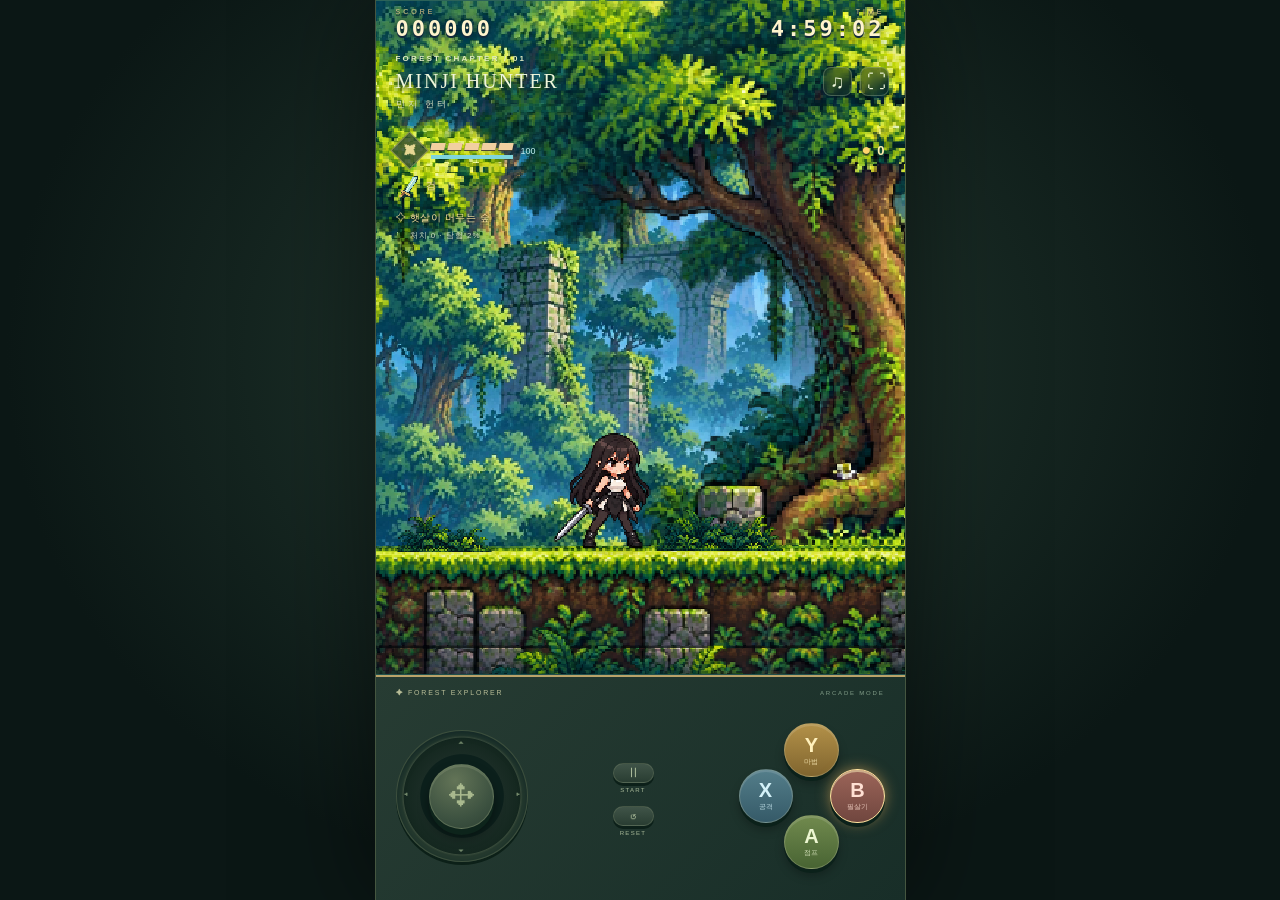
==== commit 6f523089: "Deploy three-stage campaign and all local gameplay fixes" ====
--- a/index.html
+++ b/index.html
@@ -1,37 +1,39 @@
-<!doctype html>
-<html lang="ko">
-<head><meta charset="UTF-8"><meta name="viewport" content="width=device-width, initial-scale=1, maximum-scale=1, viewport-fit=cover"><meta name="theme-color" content="#142821"><meta name="mobile-web-app-capable" content="yes"><meta name="apple-mobile-web-app-capable" content="yes"><meta name="description" content="민지 헌터 — 픽셀 숲을 탐험하는 세로형 액션 플랫포머"><title>MINJI HUNTER · 숲의 첫걸음</title><link rel="icon" href="data:image/svg+xml,<svg xmlns=%22http://www.w3.org/2000/svg%22 viewBox=%220 0 32 32%22><text y=%2226%22 font-size=%2227%22>🌿</text></svg>">  <script type="module" crossorigin src="./assets/game-BVIvh7Hm.js"></script>
-  <link rel="modulepreload" crossorigin href="./assets/ranking-api-0A7AwmZU.js">
+<!doctype html>
+<html lang="ko">
+<head><meta charset="UTF-8"><meta name="viewport" content="width=device-width, initial-scale=1, maximum-scale=1, viewport-fit=cover"><meta name="theme-color" content="#142821"><meta name="mobile-web-app-capable" content="yes"><meta name="apple-mobile-web-app-capable" content="yes"><meta name="description" content="민지 헌터 — 픽셀 숲을 탐험하는 세로형 액션 플랫포머"><title>MINJI HUNTER · 숲의 첫걸음</title><link rel="icon" href="data:image/svg+xml,<svg xmlns=%22http://www.w3.org/2000/svg%22 viewBox=%220 0 32 32%22><text y=%2226%22 font-size=%2227%22>🌿</text></svg>">  <script type="module" crossorigin src="./assets/game-DpR2XkGk.js"></script>
+  <link rel="modulepreload" crossorigin href="./assets/ranking-api-g5D0kYjC.js">
   <link rel="modulepreload" crossorigin href="./assets/phaser-DFK5Ua9d.js">
-  <link rel="stylesheet" crossorigin href="./assets/game-D4NGebxz.css">
-</head>
-<body>
-<main id="console" aria-label="민지 헌터 게임">
- <section id="screen" aria-label="게임 화면">
-  <div id="game"></div>
-  <div class="score-display" aria-label="스코어"><small>SCORE</small><b id="score-number">000000</b></div>
-  <div class="time-display" aria-label="남은 시간"><small>TIME</small><b id="time-number">5:00:00</b></div>
-  <header class="hud"><div class="brand"><span class="eyebrow">FOREST CHAPTER / 01</span><h1>MINJI HUNTER<span>민지 헌터</span></h1></div><button id="sound" aria-label="음악·효과음 끄기" title="음악·효과음">♫</button><button id="fullscreen" aria-label="전체 화면" title="전체 화면">⛶</button></header>
-  <div class="status"><span class="portrait">✦</span><div><div class="health"><i></i><i></i><i></i><i></i><i></i></div><div class="mana-track"><div id="mana"></div></div></div><span id="mana-number">100</span></div>
-  <div class="wallet" aria-label="획득 동전"><span aria-hidden="true">●</span><b id="coin-count">0</b></div>
-  <div class="location"><span>✧</span> <span id="stage-name">햇살이 머무는 숲</span> <small>자유 탐험</small></div>
-  <div id="loading"><span>✦</span><h2>숲으로 가는 중</h2><div><i id="load-progress"></i></div><p>나뭇잎 사이로, 새로운 모험.</p></div>
-  <div id="pause" hidden><span class="eyebrow">TAKE A BREATH</span><h2>잠시 쉬어가기</h2><p>START를 누르면 모험이 이어집니다.</p><button id="resume">계속하기 ▷</button></div>
- </section>
- <section id="controls" aria-label="게임 컨트롤러">
-  <div class="controller-top"><span>✦ FOREST EXPLORER</span><span id="connection">ARCADE MODE</span></div>
-  <div class="control-row">
-   <div id="joystick" role="group" aria-label="이동 조이패드"><span class="direction up">▴</span><span class="direction left">◂</span><span class="direction right">▸</span><span class="direction down">▾</span><div id="stick"><span>✥</span></div></div>
-   <div class="system-buttons"><button id="start"><i>▷</i><span>START</span></button><button id="reset"><i>↺</i><span>RESET</span></button></div>
-   <div class="action-buttons"><button id="btn-y" class="action y" data-action="magic" aria-label="Y 마법"><b data-pc="Shift">Y</b><small>마법</small></button><button id="btn-x" class="action x" data-action="attack" aria-label="X 검 공격"><b data-pc="Ctrl">X</b><small>공격</small></button><button id="btn-b" class="action b" data-action="ultimate" aria-label="B 메테오 필살기"><b data-pc="Z">B</b><small>필살기</small></button><button id="btn-a" class="action a" data-action="jump" aria-label="A 점프"><b data-pc="Alt">A</b><small>점프</small></button></div>
-  </div>
- </section>
- <section id="results" hidden aria-label="최종 기록과 공유 랭킹">
-  <small>MINJI HUNTER / FINAL SCORE</small><h2 id="result-title">GAME OVER</h2><strong id="final-score">000000</strong>
-  <p id="score-breakdown"></p><p id="own-result"></p><p id="rank-status" role="status"></p>
-  <form id="rank-form" hidden><label for="rank-name">랭킹에 남길 이름</label><div><input id="rank-name" maxlength="12" autocomplete="nickname" placeholder="이름 (최대 12자)" required><button type="submit">등록</button></div></form>
-  <h3>WORLD RANKING <span>TOP 20</span></h3><ol id="rank-list"></ol>
-  <button id="rank-retry" hidden>랭킹 다시 연결</button><button id="result-restart">다시 도전 ↻</button>
- </section>
-</main>
-</body></html>
+  <link rel="stylesheet" crossorigin href="./assets/game-B1Zs-aMv.css">
+</head>
+<body>
+<main id="console" aria-label="민지 헌터 게임">
+ <section id="screen" aria-label="게임 화면">
+  <div id="game"></div>
+  <div class="score-display" aria-label="스코어"><small>SCORE</small><b id="score-number">000000</b></div>
+  <div class="time-display" aria-label="남은 시간"><small>TIME</small><b id="time-number">5:00:00</b></div>
+  <header class="hud"><div class="brand"><span class="eyebrow">FOREST CHAPTER / 01</span><h1>MINJI HUNTER<span>민지 헌터</span></h1></div><button id="sound" aria-label="음악·효과음 끄기" title="음악·효과음">♫</button><button id="fullscreen" aria-label="전체 화면" title="전체 화면">⛶</button></header>
+  <div class="status"><span class="portrait">✦</span><div><div class="health"><i></i><i></i><i></i><i></i><i></i></div><div class="mana-track"><div id="mana"></div></div></div><span id="mana-number">100</span></div>
+  <div class="wallet" aria-label="획득 동전"><span aria-hidden="true">●</span><b id="coin-count">0</b></div>
+  <div class="equipment"><img id="weapon-icon" alt=""><b id="weapon-name">검</b><span id="buffs"></span></div>
+  <div class="location"><span>✧</span> <span id="stage-name">햇살이 머무는 숲</span> <small>자유 탐험</small></div>
+  <div id="loading"><span>✦</span><h2>숲으로 가는 중</h2><div><i id="load-progress"></i></div><p>나뭇잎 사이로, 새로운 모험.</p></div>
+  <div id="pause" hidden><span class="eyebrow">TAKE A BREATH</span><h2>잠시 쉬어가기</h2><p>START를 누르면 모험이 이어집니다.</p><button id="resume">계속하기 ▷</button></div>
+ </section>
+ <section id="controls" aria-label="게임 컨트롤러">
+  <div class="controller-top"><span>✦ FOREST EXPLORER</span><span id="connection">ARCADE MODE</span></div>
+  <div class="control-row">
+   <div id="joystick" role="group" aria-label="이동 조이패드"><span class="direction up">▴</span><span class="direction left">◂</span><span class="direction right">▸</span><span class="direction down">▾</span><div id="stick"><span>✥</span></div></div>
+   <div class="system-buttons"><button id="start"><i>▷</i><span>START</span></button><button id="reset"><i>↺</i><span>RESET</span></button></div>
+   <div class="action-buttons"><button id="btn-y" class="action y" data-action="magic" aria-label="Y 마법"><b>Y</b><small>마법</small></button><button id="btn-x" class="action x" data-action="attack" aria-label="X 검 공격"><b>X</b><small>공격</small></button><button id="btn-b" class="action b" data-action="ultimate" aria-label="B 메테오 필살기"><b>B</b><small>필살기</small></button><button id="btn-a" class="action a" data-action="jump" aria-label="A 점프"><b>A</b><small>점프</small></button></div>
+  </div>
+ </section>
+ <section id="results" hidden aria-label="최종 기록과 공유 랭킹">
+  <small>MINJI HUNTER / FINAL SCORE</small><h2 id="result-title">GAME OVER</h2><strong id="final-score">000000</strong>
+  <p id="score-breakdown"></p><p id="own-result"></p><p id="rank-status" role="status"></p>
+  <form id="rank-form" hidden><label for="rank-name">랭킹에 남길 이름</label><div><input id="rank-name" maxlength="12" autocomplete="nickname" placeholder="이름 (최대 12자)" required><button type="submit">등록</button></div></form>
+  <h3>WORLD RANKING <span>TOP 100</span></h3><ol id="rank-list"></ol>
+  <button id="rank-retry" hidden>랭킹 다시 연결</button><button id="result-restart">다시 도전 ↻</button>
+ </section>
+</main>+
+</body></html>
--- a/assets/game-B1Zs-aMv.css
+++ b/assets/game-B1Zs-aMv.css
@@ -0,0 +1 @@
+:root{font-family:Inter,Segoe UI,Malgun Gothic,sans-serif;color:#eff6dc;background:#0b1715;font-synthesis:none;color-scheme:dark}*{box-sizing:border-box;-webkit-tap-highlight-color:transparent}html,body{margin:0;width:100%;height:100%;overflow:hidden;overscroll-behavior:none}body{display:flex;justify-content:center;align-items:center;background:radial-gradient(ellipse at 50% 40%,#253c32,#0b1715 70%)}button{font:inherit;cursor:pointer;touch-action:none;user-select:none;-webkit-user-select:none}button:focus-visible{outline:2px solid #e8cf91;outline-offset:3px}#console{height:100dvh;width:min(100vw,59dvh);max-width:560px;display:grid;grid-template-rows:75% 25%;box-shadow:0 0 100px #0008;overflow:hidden;position:relative}#screen{position:relative;overflow:hidden;background:#295e55;touch-action:none;-webkit-user-select:none;user-select:none}#game,#game canvas{width:100%;height:100%;display:block;image-rendering:pixelated}#game{position:absolute;inset:0}.hud{position:absolute;top:max(18px,env(safe-area-inset-top));left:20px;right:16px;display:flex;align-items:center;gap:8px;pointer-events:none}.brand{flex:1}.eyebrow{font-size:8px;font-weight:700;letter-spacing:2.2px;color:#e1eac1}h1{font-family:Georgia,serif;font-weight:500;letter-spacing:2px;font-size:20px;margin:5px 0;text-shadow:0 2px 5px #102a29}h1 span{display:block;font-family:inherit;font-size:9px;letter-spacing:3px;margin-top:5px;color:#dce4c6}.hud button{pointer-events:auto;width:29px;height:29px;border:1px solid #c4d7b34d;background:#132b2b70;border-radius:8px;color:#eff7db;font-size:19px;-webkit-backdrop-filter:blur(5px);backdrop-filter:blur(5px)}.status{position:absolute;top:110px;left:20px;display:flex;align-items:center;gap:8px}.portrait{height:27px;width:27px;display:grid;place-items:center;color:#e6d793;border:1px solid #e4cc8477;transform:rotate(45deg);background:#203c35bd}.health{display:flex;gap:3px;margin-bottom:5px}.health i{width:14px;height:7px;background:#f1cfa0;box-shadow:0 1px #4c4635;transform:skew(-12deg)}.mana-track{width:82px;background:#122f3cb3;height:4px}.mana-track div{width:100%;height:100%;background:#80d5dd;transition:width .15s}#mana-number{font-size:9px;color:#c3eef0}.location{position:absolute;top:161px;left:20px;font-size:10px;letter-spacing:.6px;text-shadow:0 1px 3px #000}.location>span{color:#ffe7a4}.location small{display:block;margin:5px 0 0 14px;font-size:8px;color:#cbdbc4;letter-spacing:1px}#loading,#pause{position:absolute;inset:0;display:flex;flex-direction:column;align-items:center;justify-content:center;text-align:center;z-index:8;background:#102d29ed;-webkit-backdrop-filter:blur(6px);backdrop-filter:blur(6px)}#pause[hidden],#loading[hidden]{display:none}#loading>span{font-size:40px;color:#d4c78b}#loading h2,#pause h2{font-family:Georgia,Malgun Gothic,serif;font-size:23px;letter-spacing:3px;font-weight:500}#loading p,#pause p{font-size:11px;color:#acbdab}#loading>div{width:140px;height:3px;background:#536359}#load-progress{display:block;width:0;height:100%;background:#ddcf8e}#resume{margin-top:20px;background:#e6d9ad;color:#19392e;border:0;padding:12px 26px;border-radius:6px;font-size:12px}#controls{position:relative;padding:10px 20px max(7px,env(safe-area-inset-bottom));background:linear-gradient(135deg,#273c33,#182e28);border-top:2px solid #baa36a;box-shadow:0 -5px 20px #071b2e55;touch-action:none;-webkit-user-select:none;user-select:none;display:flex;flex-direction:column;justify-content:space-between}.controller-top{display:flex;justify-content:space-between;color:#b8bd97;font-size:7px;letter-spacing:1.8px;line-height:12px}.controller-top span:last-child{color:#819c87;font-size:6px}.control-row{display:flex;align-items:center;justify-content:space-between;flex:1;gap:7px;min-height:0}#joystick{height:min(132px,17dvh);width:min(132px,17dvh);flex-shrink:0;position:relative;border-radius:50%;background:radial-gradient(circle,#0c201c 45%,#1a2c25 46%,#14271f 63%,#6e795649 64%,#253a2e 66%);border:1px solid #74816050;box-shadow:inset 0 3px 7px #071d21aa,0 3px #0c2018;touch-action:none}.direction{position:absolute;color:#718669;font-size:12px;pointer-events:none}.direction.up{left:calc(50% - 4px);top:4px}.direction.down{left:calc(50% - 4px);bottom:4px}.direction.left{left:6px;top:calc(50% - 9px)}.direction.right{right:6px;top:calc(50% - 9px)}#stick{position:absolute;left:25%;top:25%;width:50%;height:50%;border-radius:50%;background:radial-gradient(circle at 40% 25%,#637457,#3c5140 65%,#2c4033);border:1px solid #93a17b60;box-shadow:0 6px #0d241b,0 8px 12px #0007,inset 0 2px #a9b39438;display:grid;place-items:center;color:#a9b98e;font-size:25px;will-change:transform;pointer-events:none}.system-buttons{align-self:center;display:flex;flex-direction:column;gap:13px;padding-top:6px}.system-buttons button{padding:0;background:none;border:0;color:#a9ba99;display:flex;flex-direction:column;align-items:center;gap:4px}.system-buttons i{font-style:normal;font-size:13px;background:linear-gradient(#405448,#293d32);border:1px solid #74816560;box-shadow:0 3px #0c2019;border-radius:15px;width:41px;height:20px;line-height:17px}.system-buttons span{font-size:6px;letter-spacing:1.3px}.action-buttons{width:min(146px,18.7dvh);height:min(146px,18.7dvh);position:relative;flex-shrink:0}.action{position:absolute;width:37%;height:37%;border-radius:50%;display:flex;align-items:center;justify-content:center;flex-direction:column;gap:0;box-shadow:0 4px #0b211a,0 7px 10px #0004,inset 0 2px #ffffff20;border:1px solid #d7d5b345;color:#eef2ce}.action b{font-size:20px;line-height:23px}.action small{font-size:7px;opacity:.8;line-height:10px}.action.y{top:0;left:31.5%;background:linear-gradient(#b39149,#80652f);color:#fff0bc}.action.x{top:31.5%;left:0;background:linear-gradient(#547e8a,#355a68);color:#d4f2f9}.action.b{top:31.5%;right:0;background:linear-gradient(#9c6559,#70463f);color:#ffe0d3}.action.a{bottom:0;left:31.5%;background:linear-gradient(#718a4e,#486433);color:#ecf6d1}.action.pressed,.system-buttons button:active i{filter:brightness(1.25);box-shadow:0 1px #0b211a;transform:translateY(3px)}@media(max-width:360px){#controls{padding-left:12px;padding-right:12px}.hud{left:15px}h1{font-size:18px}.control-row{gap:3px}#joystick{width:110px;height:110px}.action-buttons{width:130px;height:130px}}@media(min-width:650px){#console{border-left:1px solid #455640;border-right:1px solid #455640}}@media(max-height:600px){.controller-top,#controls{padding-top:4px;padding-bottom:4px}.action b{font-size:16px;line-height:18px}.action small{font-size:6px}#joystick{width:17dvh;height:17dvh}.action-buttons{width:21dvh;height:21dvh}.system-buttons{gap:7px}.location{top:140px}.status{top:99px}}.wallet{position:absolute;top:114px;right:20px;display:flex;align-items:center;gap:6px;color:#fff0ad;font-size:13px;text-shadow:0 2px 2px #152f26;pointer-events:none}.wallet>span{color:#ffd46c;font-size:16px}.wallet b{font-variant-numeric:tabular-nums;font-weight:600}@media(max-width:650px),(hover:none)and (pointer:coarse){#console{width:100%;max-width:none;border-left:0;border-right:0}#controls{padding-left:max(12px,env(safe-area-inset-left));padding-right:max(12px,env(safe-area-inset-right))}}.score-display,.time-display{position:absolute;top:max(8px,env(safe-area-inset-top));display:flex;flex-direction:column;gap:1px;pointer-events:none;text-shadow:0 2px 0 #11283c,0 0 8px #07131e}.score-display{left:max(20px,env(safe-area-inset-left));align-items:flex-start}.time-display{right:max(20px,env(safe-area-inset-right));align-items:flex-end}.score-display small,.time-display small{font-size:7px;letter-spacing:3px;color:#e4cf8c}.score-display b,.time-display b{font:700 22px monospace;letter-spacing:3px;color:#fff4cd;font-variant-numeric:tabular-nums}.hud{top:max(47px,calc(env(safe-area-inset-top) + 39px))}.status{top:137px}.wallet{top:141px}.location{top:182px}.action.b.ready{box-shadow:0 4px #0b211a,0 0 14px #ffba5b80,inset 0 2px #fff6bd80;border-color:#ffe29d}#results{position:absolute;inset:0;z-index:30;background:linear-gradient(155deg,#101f32f5,#102a29fa);padding:max(20px,env(safe-area-inset-top)) 24px max(16px,env(safe-area-inset-bottom));display:flex;flex-direction:column;text-align:center;overflow:auto;color:#e9f2db}#results[hidden],#rank-form[hidden],#rank-retry[hidden]{display:none}#results>small{font-size:8px;letter-spacing:2px;color:#b7c5a7}#results h2{font:20px Georgia,serif;letter-spacing:2px;margin:12px 0 5px}#final-score{font:32px monospace;color:#ffe4a4;letter-spacing:3px}#own-result{font-size:12px;color:#d9e8d5;margin:8px 0}#rank-status{font-size:11px;line-height:1.6;min-height:18px;color:#b3cabc;margin:0 0 10px}#rank-form{margin:2px 0 12px}#rank-form label{display:block;text-align:left;font-size:10px;margin-bottom:5px}#rank-form>div{display:flex;gap:7px}#rank-name{min-width:0;flex:1;background:#0d1925;border:1px solid #6d8979;border-radius:5px;color:#fff4cf;padding:9px;font:16px sans-serif}#results button{border:1px solid #91a082;border-radius:5px;background:#314b3a;color:#eff4de;padding:10px 14px;font-size:12px}#results button:disabled{opacity:.5}#results h3{display:flex;justify-content:space-between;margin:8px 0;font-size:10px;letter-spacing:1.5px}#results h3 span{color:#dcca8d}#rank-list{list-style:none;margin:0 0 14px;padding:0;overflow-y:auto;min-height:80px;flex:1;overscroll-behavior:contain;touch-action:pan-y;border-top:1px solid #69807644}#rank-list li{display:grid;grid-template-columns:28px 1fr auto;gap:8px;padding:9px 7px;border-bottom:1px solid #69807633;text-align:left;font-size:12px}#rank-list li>span:first-child{color:#9bb5a1;font:11px monospace}#rank-list li>b{font:12px monospace;color:#edd8a4}#rank-list li.own{background:#51683e77}#rank-retry{margin-bottom:8px}#result-restart{flex-shrink:0}.time-display.urgent b{color:#ff9989}#score-breakdown{font-size:11px;line-height:1.6;color:#e5cf95;margin:6px 0}#score-breakdown span{display:block}.equipment{position:absolute;top:174px;left:20px;right:20px;display:flex;align-items:center;gap:6px;pointer-events:none;text-shadow:0 1px 3px #10251f;font-size:10px;color:#f6e1ac}.equipment img{width:24px;height:24px;image-rendering:pixelated}.equipment b{font-weight:600}.equipment span{margin-left:auto;font-size:9px;color:#b5f1ea}.location{top:211px}#workshop{position:absolute;z-index:7;bottom:8px;left:8px;right:8px;padding:8px 10px;background:#102c2bea;border:1px solid #82a79780;border-radius:7px;font-size:11px;color:#d9f0d9}#workshop summary{cursor:pointer;touch-action:manipulation}#workshop>div{display:flex;flex-wrap:wrap;gap:5px;margin-top:8px}#workshop button{background:#314f42;border:1px solid #8baf8a70;color:#f7eac6;border-radius:4px;font-size:11px;padding:7px 9px}#workshop[open]{top:250px;bottom:auto}
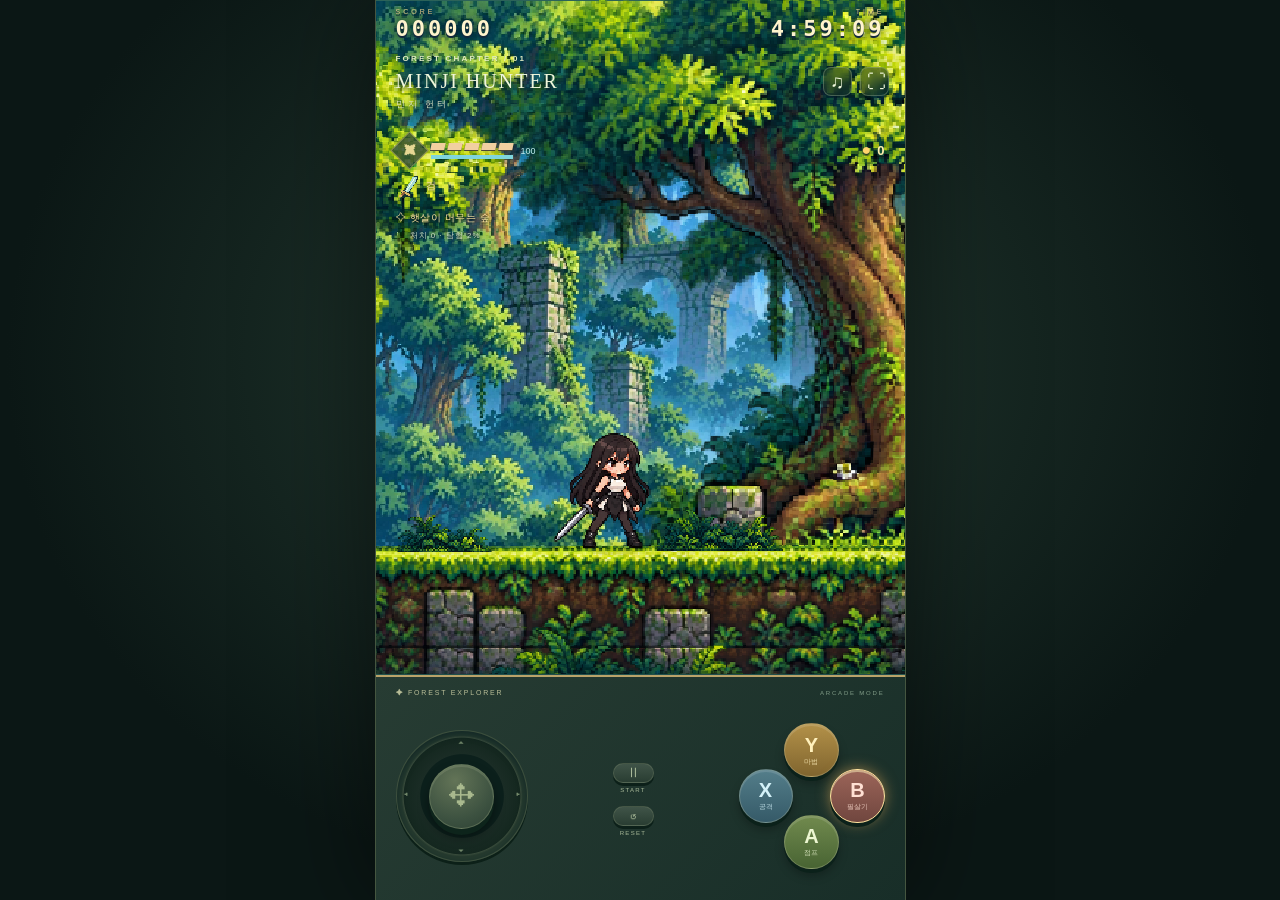
==== commit 4dcd48fc: "Publish TOP 100 registration consistently across game and leaderboard" ====
--- a/index.html
+++ b/index.html
@@ -1,7 +1,7 @@
 <!doctype html>
 <html lang="ko">
-<head><meta charset="UTF-8"><meta name="viewport" content="width=device-width, initial-scale=1, maximum-scale=1, viewport-fit=cover"><meta name="theme-color" content="#142821"><meta name="mobile-web-app-capable" content="yes"><meta name="apple-mobile-web-app-capable" content="yes"><meta name="description" content="민지 헌터 — 픽셀 숲을 탐험하는 세로형 액션 플랫포머"><title>MINJI HUNTER · 숲의 첫걸음</title><link rel="icon" href="data:image/svg+xml,<svg xmlns=%22http://www.w3.org/2000/svg%22 viewBox=%220 0 32 32%22><text y=%2226%22 font-size=%2227%22>🌿</text></svg>">  <script type="module" crossorigin src="./assets/game-DpR2XkGk.js"></script>
-  <link rel="modulepreload" crossorigin href="./assets/ranking-api-g5D0kYjC.js">
+<head><meta charset="UTF-8"><meta name="viewport" content="width=device-width, initial-scale=1, maximum-scale=1, viewport-fit=cover"><meta name="theme-color" content="#142821"><meta name="mobile-web-app-capable" content="yes"><meta name="apple-mobile-web-app-capable" content="yes"><meta name="description" content="민지 헌터 — 픽셀 숲을 탐험하는 세로형 액션 플랫포머"><title>MINJI HUNTER · 숲의 첫걸음</title><link rel="icon" href="data:image/svg+xml,<svg xmlns=%22http://www.w3.org/2000/svg%22 viewBox=%220 0 32 32%22><text y=%2226%22 font-size=%2227%22>🌿</text></svg>">  <script type="module" crossorigin src="./assets/game-FGLnoTX2.js"></script>
+  <link rel="modulepreload" crossorigin href="./assets/ranking-api-DnicBaih.js">
   <link rel="modulepreload" crossorigin href="./assets/phaser-DFK5Ua9d.js">
   <link rel="stylesheet" crossorigin href="./assets/game-B1Zs-aMv.css">
 </head>
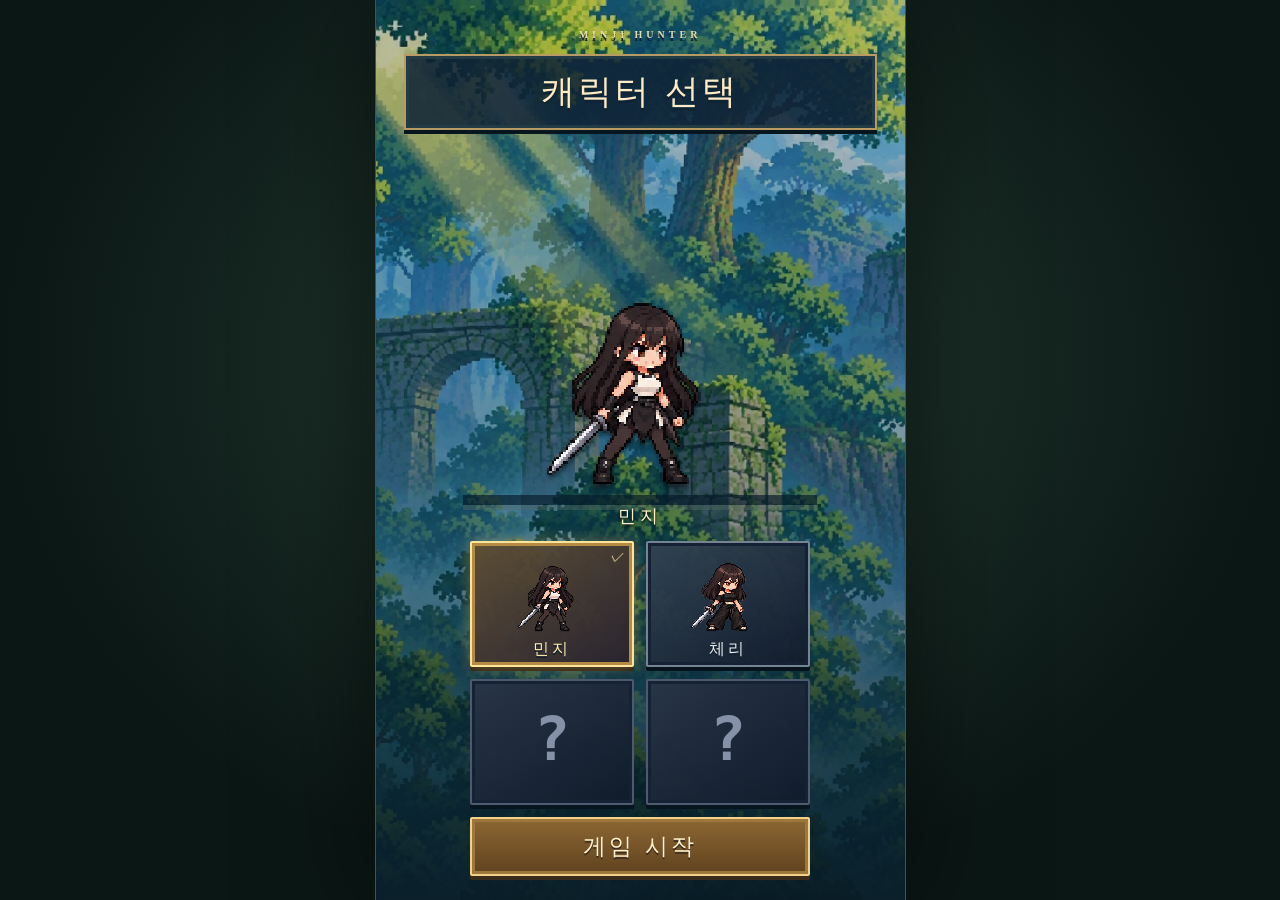
==== commit a3eb5f87: "Release Minji and Cherry character selection" ====
--- a/index.html
+++ b/index.html
@@ -1,12 +1,24 @@
 <!doctype html>
 <html lang="ko">
-<head><meta charset="UTF-8"><meta name="viewport" content="width=device-width, initial-scale=1, maximum-scale=1, viewport-fit=cover"><meta name="theme-color" content="#142821"><meta name="mobile-web-app-capable" content="yes"><meta name="apple-mobile-web-app-capable" content="yes"><meta name="description" content="민지 헌터 — 픽셀 숲을 탐험하는 세로형 액션 플랫포머"><title>MINJI HUNTER · 숲의 첫걸음</title><link rel="icon" href="data:image/svg+xml,<svg xmlns=%22http://www.w3.org/2000/svg%22 viewBox=%220 0 32 32%22><text y=%2226%22 font-size=%2227%22>🌿</text></svg>">  <script type="module" crossorigin src="./assets/game-FGLnoTX2.js"></script>
+<head><meta charset="UTF-8"><meta name="viewport" content="width=device-width, initial-scale=1, maximum-scale=1, viewport-fit=cover"><meta name="theme-color" content="#142821"><meta name="mobile-web-app-capable" content="yes"><meta name="apple-mobile-web-app-capable" content="yes"><meta name="description" content="민지 헌터 — 픽셀 숲을 탐험하는 세로형 액션 플랫포머"><title>MINJI HUNTER · 숲의 첫걸음</title><link rel="icon" href="data:image/svg+xml,<svg xmlns=%22http://www.w3.org/2000/svg%22 viewBox=%220 0 32 32%22><text y=%2226%22 font-size=%2227%22>🌿</text></svg>">  <script type="module" crossorigin src="./assets/game-BRrrNyPs.js"></script>
   <link rel="modulepreload" crossorigin href="./assets/ranking-api-DnicBaih.js">
   <link rel="modulepreload" crossorigin href="./assets/phaser-DFK5Ua9d.js">
-  <link rel="stylesheet" crossorigin href="./assets/game-B1Zs-aMv.css">
+  <link rel="stylesheet" crossorigin href="./assets/game-DJYI72mL.css">
 </head>
 <body>
-<main id="console" aria-label="민지 헌터 게임">
+<main id="console" class="selecting" aria-label="민지 헌터 게임">
+ <section id="character-select" aria-labelledby="character-heading" data-selected="minji">
+  <header class="selection-heading"><small>MINJI HUNTER</small><h2 id="character-heading">캐릭터 선택</h2></header>
+  <div class="character-stage"><canvas id="character-preview" width="128" height="112" role="img" aria-label="민지 캐릭터 미리보기"></canvas><h3 id="character-name">민지</h3></div>
+  <div class="character-grid" role="group" aria-label="캐릭터 목록">
+   <button class="character-card" data-character="minji" aria-pressed="true" aria-label="민지 선택"><canvas width="128" height="112" aria-hidden="true"></canvas><b>민지</b></button>
+   <button class="character-card" data-character="cherry" aria-pressed="false" aria-label="체리 선택"><canvas width="128" height="112" aria-hidden="true"></canvas><b>체리</b></button>
+   <button class="character-card reserved" disabled aria-label="세 번째 캐릭터 준비 중"><span aria-hidden="true">?</span></button>
+   <button class="character-card reserved" disabled aria-label="네 번째 캐릭터 준비 중"><span aria-hidden="true">?</span></button>
+  </div>
+  <p id="character-status" role="status"></p>
+  <button id="character-start" disabled>캐릭터 불러오는 중…</button>
+ </section>
  <section id="screen" aria-label="게임 화면">
   <div id="game"></div>
   <div class="score-display" aria-label="스코어"><small>SCORE</small><b id="score-number">000000</b></div>
@@ -17,7 +29,7 @@
   <div class="equipment"><img id="weapon-icon" alt=""><b id="weapon-name">검</b><span id="buffs"></span></div>
   <div class="location"><span>✧</span> <span id="stage-name">햇살이 머무는 숲</span> <small>자유 탐험</small></div>
   <div id="loading"><span>✦</span><h2>숲으로 가는 중</h2><div><i id="load-progress"></i></div><p>나뭇잎 사이로, 새로운 모험.</p></div>
-  <div id="pause" hidden><span class="eyebrow">TAKE A BREATH</span><h2>잠시 쉬어가기</h2><p>START를 누르면 모험이 이어집니다.</p><button id="resume">계속하기 ▷</button></div>
+  <div id="pause" hidden><span class="eyebrow">TAKE A BREATH</span><h2>잠시 쉬어가기</h2><p>START를 누르면 모험이 이어집니다.</p><button id="resume">계속하기 ▷</button><button id="change-character">캐릭터 선택 · 새 모험</button></div>
  </section>
  <section id="controls" aria-label="게임 컨트롤러">
   <div class="controller-top"><span>✦ FOREST EXPLORER</span><span id="connection">ARCADE MODE</span></div>
@@ -32,7 +44,7 @@
   <p id="score-breakdown"></p><p id="own-result"></p><p id="rank-status" role="status"></p>
   <form id="rank-form" hidden><label for="rank-name">랭킹에 남길 이름</label><div><input id="rank-name" maxlength="12" autocomplete="nickname" placeholder="이름 (최대 12자)" required><button type="submit">등록</button></div></form>
   <h3>WORLD RANKING <span>TOP 100</span></h3><ol id="rank-list"></ol>
-  <button id="rank-retry" hidden>랭킹 다시 연결</button><button id="result-restart">다시 도전 ↻</button>
+  <button id="rank-retry" hidden>랭킹 다시 연결</button><button id="result-restart">다시 도전 ↻</button><button id="result-character">캐릭터 선택</button>
  </section>
 </main> 
--- a/assets/game-DJYI72mL.css
+++ b/assets/game-DJYI72mL.css
@@ -0,0 +1 @@
+:root{font-family:Inter,Segoe UI,Malgun Gothic,sans-serif;color:#eff6dc;background:#0b1715;font-synthesis:none;color-scheme:dark}*{box-sizing:border-box;-webkit-tap-highlight-color:transparent}html,body{margin:0;width:100%;height:100%;overflow:hidden;overscroll-behavior:none}body{display:flex;justify-content:center;align-items:center;background:radial-gradient(ellipse at 50% 40%,#253c32,#0b1715 70%)}button{font:inherit;cursor:pointer;touch-action:none;user-select:none;-webkit-user-select:none}button:focus-visible{outline:2px solid #e8cf91;outline-offset:3px}#console{height:100dvh;width:min(100vw,59dvh);max-width:560px;display:grid;grid-template-rows:75% 25%;box-shadow:0 0 100px #0008;overflow:hidden;position:relative}#screen{position:relative;overflow:hidden;background:#295e55;touch-action:none;-webkit-user-select:none;user-select:none}#game,#game canvas{width:100%;height:100%;display:block;image-rendering:pixelated}#game{position:absolute;inset:0}.hud{position:absolute;top:max(18px,env(safe-area-inset-top));left:20px;right:16px;display:flex;align-items:center;gap:8px;pointer-events:none}.brand{flex:1}.eyebrow{font-size:8px;font-weight:700;letter-spacing:2.2px;color:#e1eac1}h1{font-family:Georgia,serif;font-weight:500;letter-spacing:2px;font-size:20px;margin:5px 0;text-shadow:0 2px 5px #102a29}h1 span{display:block;font-family:inherit;font-size:9px;letter-spacing:3px;margin-top:5px;color:#dce4c6}.hud button{pointer-events:auto;width:29px;height:29px;border:1px solid #c4d7b34d;background:#132b2b70;border-radius:8px;color:#eff7db;font-size:19px;-webkit-backdrop-filter:blur(5px);backdrop-filter:blur(5px)}.status{position:absolute;top:110px;left:20px;display:flex;align-items:center;gap:8px}.portrait{height:27px;width:27px;display:grid;place-items:center;color:#e6d793;border:1px solid #e4cc8477;transform:rotate(45deg);background:#203c35bd}.health{display:flex;gap:3px;margin-bottom:5px}.health i{width:14px;height:7px;background:#f1cfa0;box-shadow:0 1px #4c4635;transform:skew(-12deg)}.mana-track{width:82px;background:#122f3cb3;height:4px}.mana-track div{width:100%;height:100%;background:#80d5dd;transition:width .15s}#mana-number{font-size:9px;color:#c3eef0}.location{position:absolute;top:161px;left:20px;font-size:10px;letter-spacing:.6px;text-shadow:0 1px 3px #000}.location>span{color:#ffe7a4}.location small{display:block;margin:5px 0 0 14px;font-size:8px;color:#cbdbc4;letter-spacing:1px}#loading,#pause{position:absolute;inset:0;display:flex;flex-direction:column;align-items:center;justify-content:center;text-align:center;z-index:8;background:#102d29ed;-webkit-backdrop-filter:blur(6px);backdrop-filter:blur(6px)}#pause[hidden],#loading[hidden]{display:none}#loading>span{font-size:40px;color:#d4c78b}#loading h2,#pause h2{font-family:Georgia,Malgun Gothic,serif;font-size:23px;letter-spacing:3px;font-weight:500}#loading p,#pause p{font-size:11px;color:#acbdab}#loading>div{width:140px;height:3px;background:#536359}#load-progress{display:block;width:0;height:100%;background:#ddcf8e}#resume{margin-top:20px;background:#e6d9ad;color:#19392e;border:0;padding:12px 26px;border-radius:6px;font-size:12px}#controls{position:relative;padding:10px 20px max(7px,env(safe-area-inset-bottom));background:linear-gradient(135deg,#273c33,#182e28);border-top:2px solid #baa36a;box-shadow:0 -5px 20px #071b2e55;touch-action:none;-webkit-user-select:none;user-select:none;display:flex;flex-direction:column;justify-content:space-between}.controller-top{display:flex;justify-content:space-between;color:#b8bd97;font-size:7px;letter-spacing:1.8px;line-height:12px}.controller-top span:last-child{color:#819c87;font-size:6px}.control-row{display:flex;align-items:center;justify-content:space-between;flex:1;gap:7px;min-height:0}#joystick{height:min(132px,17dvh);width:min(132px,17dvh);flex-shrink:0;position:relative;border-radius:50%;background:radial-gradient(circle,#0c201c 45%,#1a2c25 46%,#14271f 63%,#6e795649 64%,#253a2e 66%);border:1px solid #74816050;box-shadow:inset 0 3px 7px #071d21aa,0 3px #0c2018;touch-action:none}.direction{position:absolute;color:#718669;font-size:12px;pointer-events:none}.direction.up{left:calc(50% - 4px);top:4px}.direction.down{left:calc(50% - 4px);bottom:4px}.direction.left{left:6px;top:calc(50% - 9px)}.direction.right{right:6px;top:calc(50% - 9px)}#stick{position:absolute;left:25%;top:25%;width:50%;height:50%;border-radius:50%;background:radial-gradient(circle at 40% 25%,#637457,#3c5140 65%,#2c4033);border:1px solid #93a17b60;box-shadow:0 6px #0d241b,0 8px 12px #0007,inset 0 2px #a9b39438;display:grid;place-items:center;color:#a9b98e;font-size:25px;will-change:transform;pointer-events:none}.system-buttons{align-self:center;display:flex;flex-direction:column;gap:13px;padding-top:6px}.system-buttons button{padding:0;background:none;border:0;color:#a9ba99;display:flex;flex-direction:column;align-items:center;gap:4px}.system-buttons i{font-style:normal;font-size:13px;background:linear-gradient(#405448,#293d32);border:1px solid #74816560;box-shadow:0 3px #0c2019;border-radius:15px;width:41px;height:20px;line-height:17px}.system-buttons span{font-size:6px;letter-spacing:1.3px}.action-buttons{width:min(146px,18.7dvh);height:min(146px,18.7dvh);position:relative;flex-shrink:0}.action{position:absolute;width:37%;height:37%;border-radius:50%;display:flex;align-items:center;justify-content:center;flex-direction:column;gap:0;box-shadow:0 4px #0b211a,0 7px 10px #0004,inset 0 2px #ffffff20;border:1px solid #d7d5b345;color:#eef2ce}.action b{font-size:20px;line-height:23px}.action small{font-size:7px;opacity:.8;line-height:10px}.action.y{top:0;left:31.5%;background:linear-gradient(#b39149,#80652f);color:#fff0bc}.action.x{top:31.5%;left:0;background:linear-gradient(#547e8a,#355a68);color:#d4f2f9}.action.b{top:31.5%;right:0;background:linear-gradient(#9c6559,#70463f);color:#ffe0d3}.action.a{bottom:0;left:31.5%;background:linear-gradient(#718a4e,#486433);color:#ecf6d1}.action.pressed,.system-buttons button:active i{filter:brightness(1.25);box-shadow:0 1px #0b211a;transform:translateY(3px)}@media(max-width:360px){#controls{padding-left:12px;padding-right:12px}.hud{left:15px}h1{font-size:18px}.control-row{gap:3px}#joystick{width:110px;height:110px}.action-buttons{width:130px;height:130px}}@media(min-width:650px){#console{border-left:1px solid #455640;border-right:1px solid #455640}}@media(max-height:600px){.controller-top,#controls{padding-top:4px;padding-bottom:4px}.action b{font-size:16px;line-height:18px}.action small{font-size:6px}#joystick{width:17dvh;height:17dvh}.action-buttons{width:21dvh;height:21dvh}.system-buttons{gap:7px}.location{top:140px}.status{top:99px}}.wallet{position:absolute;top:114px;right:20px;display:flex;align-items:center;gap:6px;color:#fff0ad;font-size:13px;text-shadow:0 2px 2px #152f26;pointer-events:none}.wallet>span{color:#ffd46c;font-size:16px}.wallet b{font-variant-numeric:tabular-nums;font-weight:600}@media(max-width:650px),(hover:none)and (pointer:coarse){#console{width:100%;max-width:none;border-left:0;border-right:0}#controls{padding-left:max(12px,env(safe-area-inset-left));padding-right:max(12px,env(safe-area-inset-right))}}.score-display,.time-display{position:absolute;top:max(8px,env(safe-area-inset-top));display:flex;flex-direction:column;gap:1px;pointer-events:none;text-shadow:0 2px 0 #11283c,0 0 8px #07131e}.score-display{left:max(20px,env(safe-area-inset-left));align-items:flex-start}.time-display{right:max(20px,env(safe-area-inset-right));align-items:flex-end}.score-display small,.time-display small{font-size:7px;letter-spacing:3px;color:#e4cf8c}.score-display b,.time-display b{font:700 22px monospace;letter-spacing:3px;color:#fff4cd;font-variant-numeric:tabular-nums}.hud{top:max(47px,calc(env(safe-area-inset-top) + 39px))}.status{top:137px}.wallet{top:141px}.location{top:182px}.action.b.ready{box-shadow:0 4px #0b211a,0 0 14px #ffba5b80,inset 0 2px #fff6bd80;border-color:#ffe29d}#results{position:absolute;inset:0;z-index:30;background:linear-gradient(155deg,#101f32f5,#102a29fa);padding:max(20px,env(safe-area-inset-top)) 24px max(16px,env(safe-area-inset-bottom));display:flex;flex-direction:column;text-align:center;overflow:auto;color:#e9f2db}#results[hidden],#rank-form[hidden],#rank-retry[hidden]{display:none}#results>small{font-size:8px;letter-spacing:2px;color:#b7c5a7}#results h2{font:20px Georgia,serif;letter-spacing:2px;margin:12px 0 5px}#final-score{font:32px monospace;color:#ffe4a4;letter-spacing:3px}#own-result{font-size:12px;color:#d9e8d5;margin:8px 0}#rank-status{font-size:11px;line-height:1.6;min-height:18px;color:#b3cabc;margin:0 0 10px}#rank-form{margin:2px 0 12px}#rank-form label{display:block;text-align:left;font-size:10px;margin-bottom:5px}#rank-form>div{display:flex;gap:7px}#rank-name{min-width:0;flex:1;background:#0d1925;border:1px solid #6d8979;border-radius:5px;color:#fff4cf;padding:9px;font:16px sans-serif}#results button{border:1px solid #91a082;border-radius:5px;background:#314b3a;color:#eff4de;padding:10px 14px;font-size:12px}#results button:disabled{opacity:.5}#results h3{display:flex;justify-content:space-between;margin:8px 0;font-size:10px;letter-spacing:1.5px}#results h3 span{color:#dcca8d}#rank-list{list-style:none;margin:0 0 14px;padding:0;overflow-y:auto;min-height:80px;flex:1;overscroll-behavior:contain;touch-action:pan-y;border-top:1px solid #69807644}#rank-list li{display:grid;grid-template-columns:28px 1fr auto;gap:8px;padding:9px 7px;border-bottom:1px solid #69807633;text-align:left;font-size:12px}#rank-list li>span:first-child{color:#9bb5a1;font:11px monospace}#rank-list li>b{font:12px monospace;color:#edd8a4}#rank-list li.own{background:#51683e77}#rank-retry{margin-bottom:8px}#result-restart{flex-shrink:0}.time-display.urgent b{color:#ff9989}#score-breakdown{font-size:11px;line-height:1.6;color:#e5cf95;margin:6px 0}#score-breakdown span{display:block}.equipment{position:absolute;top:174px;left:20px;right:20px;display:flex;align-items:center;gap:6px;pointer-events:none;text-shadow:0 1px 3px #10251f;font-size:10px;color:#f6e1ac}.equipment img{width:24px;height:24px;image-rendering:pixelated}.equipment b{font-weight:600}.equipment span{margin-left:auto;font-size:9px;color:#b5f1ea}.location{top:211px}#workshop{position:absolute;z-index:7;bottom:8px;left:8px;right:8px;padding:8px 10px;background:#102c2bea;border:1px solid #82a79780;border-radius:7px;font-size:11px;color:#d9f0d9}#workshop summary{cursor:pointer;touch-action:manipulation}#workshop>div{display:flex;flex-wrap:wrap;gap:5px;margin-top:8px}#workshop button{background:#314f42;border:1px solid #8baf8a70;color:#f7eac6;border-radius:4px;font-size:11px;padding:7px 9px}#workshop[open]{top:250px;bottom:auto}#character-select{position:absolute;inset:0;z-index:40;display:flex;flex-direction:column;align-items:center;gap:12px;padding:max(24px,env(safe-area-inset-top)) 28px max(24px,env(safe-area-inset-bottom));background:linear-gradient(#081c2b45,#0b242875 58%,#081820eb),url(../assets/forest.webp) center/auto 100%;overflow:auto;overscroll-behavior:contain;touch-action:pan-y;isolation:isolate}#character-select[hidden]{display:none}.selecting #controls{pointer-events:none}.selecting #screen>.hud,.selecting #screen>.status{visibility:hidden}.selection-heading{text-align:center;flex-shrink:0;width:100%;text-shadow:0 3px #112332}.selection-heading small{font:700 10px Georgia,serif;letter-spacing:4px;color:#e7dcae}.selection-heading h2{font:700 clamp(25px,4dvh,34px) "Malgun Gothic",sans-serif;letter-spacing:3px;color:#ffebc5;margin:12px 0 0;padding:13px 8px;border:2px solid #b79a64;background:#102336dc;box-shadow:inset 0 0 0 3px #223b45,0 4px #07151e}.character-stage{position:relative;min-height:140px;flex:1;display:flex;flex-direction:column;align-items:center;justify-content:flex-end;width:100%}.character-stage:after{content:"";position:absolute;bottom:24px;width:75%;height:10px;background:#071b29a8;box-shadow:0 5px #556a6266;z-index:-1}#character-preview{image-rendering:pixelated;width:auto;height:min(30dvh,260px);max-width:100%;object-fit:contain;filter:drop-shadow(0 4px 2px #07152280)}#character-name{font-size:18px;letter-spacing:4px;color:#fff0ca;text-shadow:0 2px 3px #000;margin:0;line-height:26px}.character-grid{display:grid;grid-template-columns:1fr 1fr;grid-template-rows:repeat(2,minmax(70px,14dvh));gap:12px;width:100%;max-width:340px;flex-shrink:0}.character-card{position:relative;display:flex;flex-direction:column;align-items:center;justify-content:flex-end;min-height:0;padding:0 8px 6px;border:2px solid #768393;border-radius:2px;box-shadow:inset 0 0 0 3px #152235,0 4px #07141d;background:linear-gradient(145deg,#334353ef,#111b2cf5);color:#e9eeed;overflow:hidden;touch-action:manipulation}.character-card canvas{image-rendering:pixelated;height:calc(100% - 22px);width:auto;max-width:100%;object-fit:contain;flex-shrink:1}.character-card b{font-size:16px;line-height:21px;letter-spacing:3px;text-shadow:0 2px #102030}.character-card[aria-pressed=true]{border-color:#ffe49c;background:linear-gradient(145deg,#625035ed,#29212eef);box-shadow:inset 0 0 0 3px #b58b43,0 0 15px #eab85c65,0 4px #282116;color:#fff0b1}.character-card[aria-pressed=true]:after{content:"✓";position:absolute;right:7px;top:5px;color:#ffe8a1;font-size:14px}.character-card.reserved{justify-content:center;cursor:default;border-color:#4d596c;background:linear-gradient(145deg,#293447f5,#101b2bf5);color:#8491a6}.character-card.reserved span{font:700 clamp(36px,7dvh,60px) monospace;line-height:1}#character-start{flex-shrink:0;width:100%;max-width:340px;padding:12px;border:2px solid #f3d188;border-radius:2px;box-shadow:inset 0 0 0 3px #9d773c,0 4px #382b1b;background:linear-gradient(#8c6734,#60421e);color:#fff2cb;font-size:23px;font-weight:700;letter-spacing:3px;text-shadow:0 2px #392a21;touch-action:manipulation}#character-start:disabled{opacity:.6;cursor:wait;font-size:15px}#character-status:empty{display:none}#character-status{font-size:12px;color:#ffe3ae;margin:0;text-align:center}#change-character{margin-top:12px;border:1px solid #799481;background:#18352c;color:#d9e9c6;padding:9px 18px;border-radius:5px;font-size:11px}#result-character{margin-top:8px;flex-shrink:0}@media(max-height:650px){#character-select{gap:8px;padding:12px 20px}.selection-heading h2{font-size:24px;margin-top:5px;padding:7px}.character-stage{min-height:100px}#character-preview{height:26dvh}.character-grid{gap:8px;grid-template-rows:repeat(2,minmax(60px,13dvh))}#character-start{font-size:19px;padding:9px}}@media(prefers-reduced-motion:no-preference){.character-card{transition:border-color .15s,box-shadow .15s}}
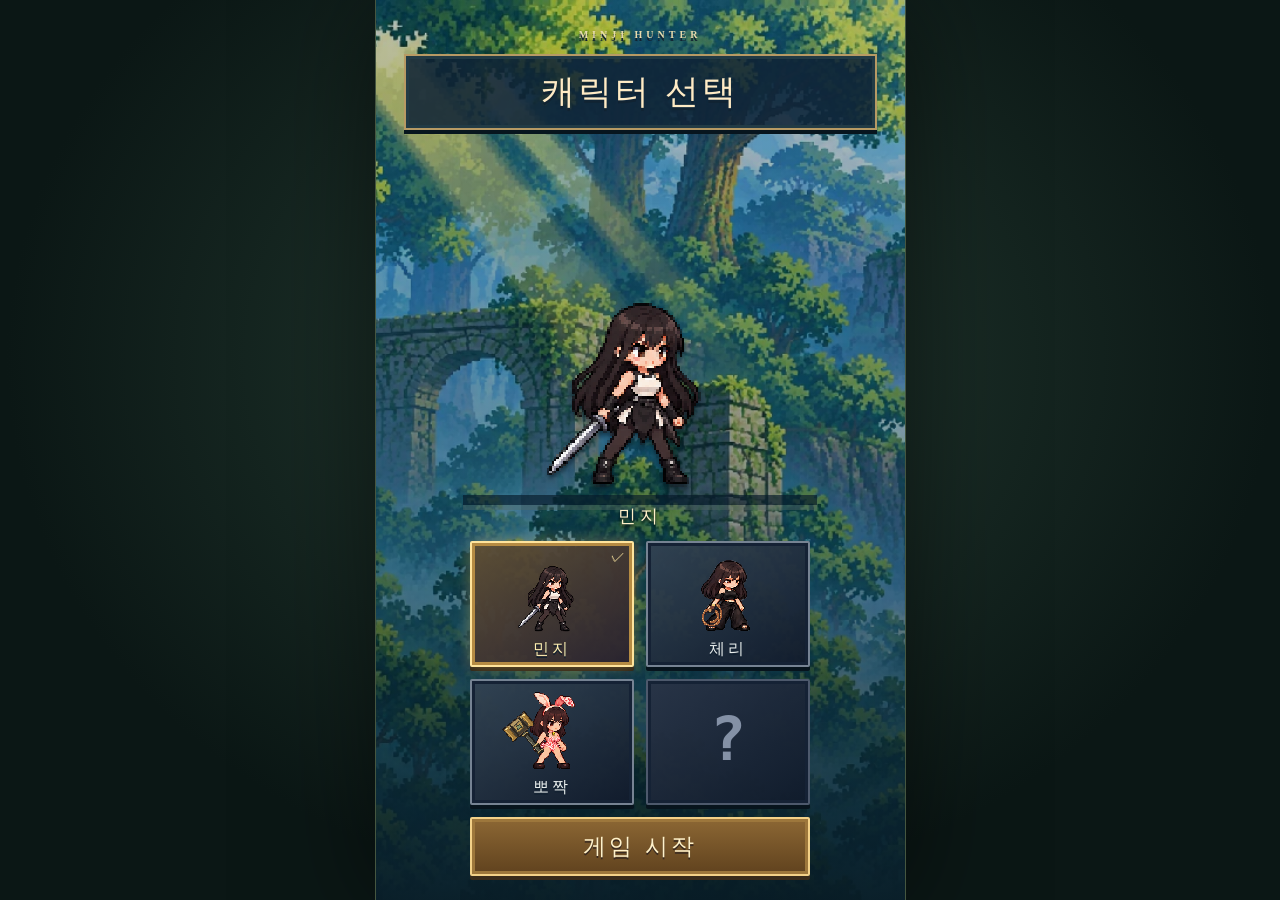
==== commit 05424008: "Release Ppojjak and balanced character weapons" ====
--- a/index.html
+++ b/index.html
@@ -1,6 +1,6 @@
 <!doctype html>
 <html lang="ko">
-<head><meta charset="UTF-8"><meta name="viewport" content="width=device-width, initial-scale=1, maximum-scale=1, viewport-fit=cover"><meta name="theme-color" content="#142821"><meta name="mobile-web-app-capable" content="yes"><meta name="apple-mobile-web-app-capable" content="yes"><meta name="description" content="민지 헌터 — 픽셀 숲을 탐험하는 세로형 액션 플랫포머"><title>MINJI HUNTER · 숲의 첫걸음</title><link rel="icon" href="data:image/svg+xml,<svg xmlns=%22http://www.w3.org/2000/svg%22 viewBox=%220 0 32 32%22><text y=%2226%22 font-size=%2227%22>🌿</text></svg>">  <script type="module" crossorigin src="./assets/game-BRrrNyPs.js"></script>
+<head><meta charset="UTF-8"><meta name="viewport" content="width=device-width, initial-scale=1, maximum-scale=1, viewport-fit=cover"><meta name="theme-color" content="#142821"><meta name="mobile-web-app-capable" content="yes"><meta name="apple-mobile-web-app-capable" content="yes"><meta name="description" content="민지 헌터 — 픽셀 숲을 탐험하는 세로형 액션 플랫포머"><title>MINJI HUNTER · 숲의 첫걸음</title><link rel="icon" href="data:image/svg+xml,<svg xmlns=%22http://www.w3.org/2000/svg%22 viewBox=%220 0 32 32%22><text y=%2226%22 font-size=%2227%22>🌿</text></svg>">  <script type="module" crossorigin src="./assets/game-BL4M93vI.js"></script>
   <link rel="modulepreload" crossorigin href="./assets/ranking-api-DnicBaih.js">
   <link rel="modulepreload" crossorigin href="./assets/phaser-DFK5Ua9d.js">
   <link rel="stylesheet" crossorigin href="./assets/game-DJYI72mL.css">
@@ -13,7 +13,7 @@
   <div class="character-grid" role="group" aria-label="캐릭터 목록">
    <button class="character-card" data-character="minji" aria-pressed="true" aria-label="민지 선택"><canvas width="128" height="112" aria-hidden="true"></canvas><b>민지</b></button>
    <button class="character-card" data-character="cherry" aria-pressed="false" aria-label="체리 선택"><canvas width="128" height="112" aria-hidden="true"></canvas><b>체리</b></button>
-   <button class="character-card reserved" disabled aria-label="세 번째 캐릭터 준비 중"><span aria-hidden="true">?</span></button>
+   <button class="character-card" data-character="ppojjak" aria-pressed="false" aria-label="뽀짝 선택"><canvas width="128" height="112" aria-hidden="true"></canvas><b>뽀짝</b></button>
    <button class="character-card reserved" disabled aria-label="네 번째 캐릭터 준비 중"><span aria-hidden="true">?</span></button>
   </div>
   <p id="character-status" role="status"></p>
